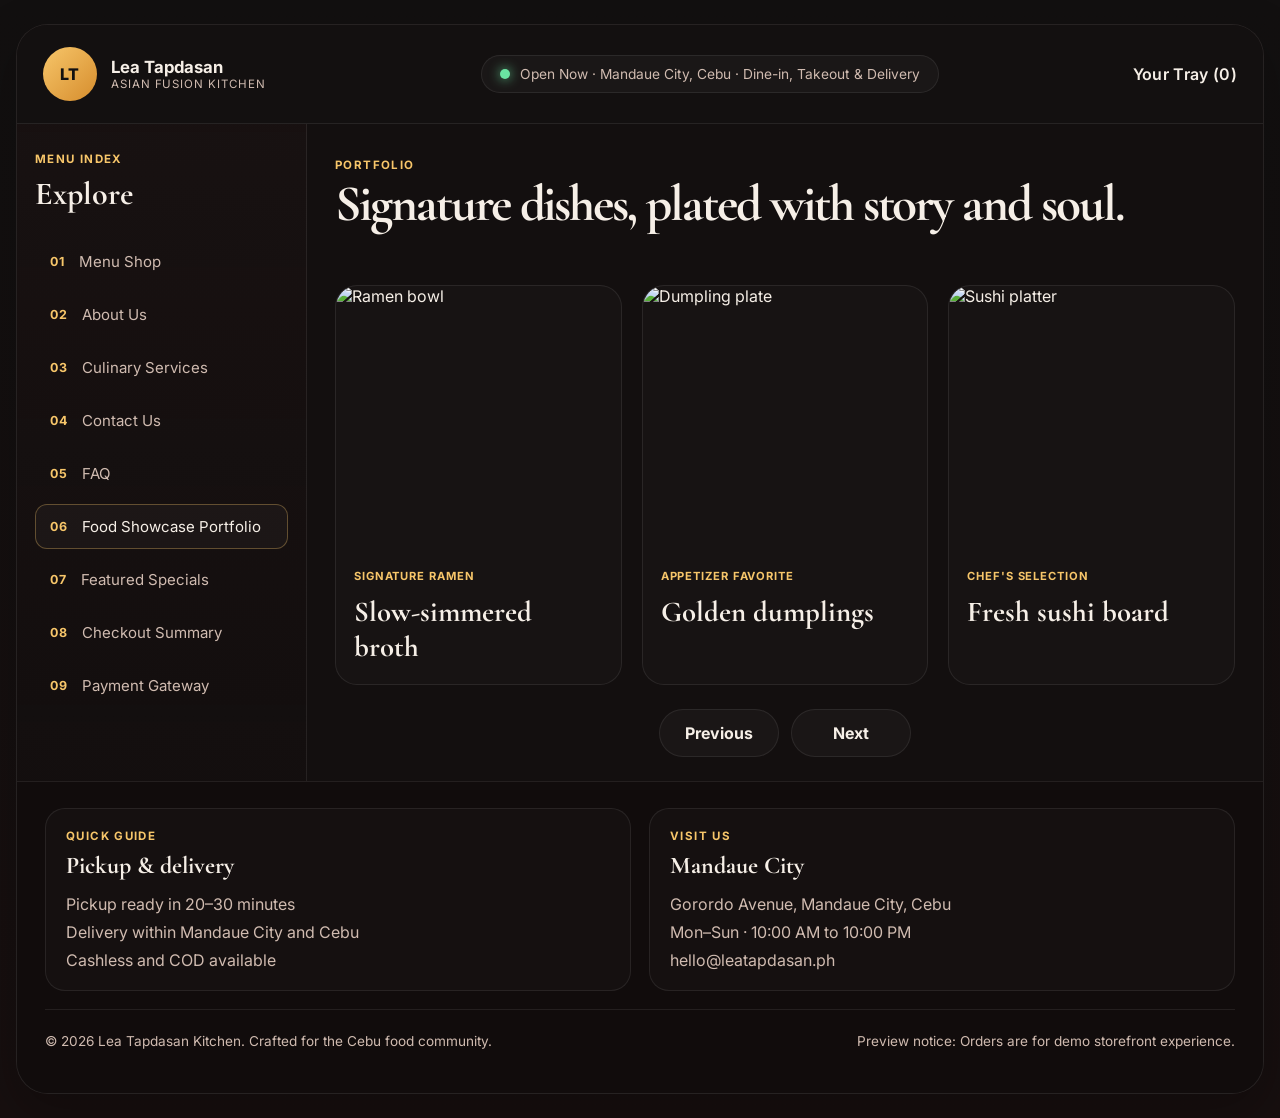
==== portfolio.html @ 944b010e "Build the Lea Tapdasan restaurant storefront and multi-page ordering experience in the repo." ====
<!DOCTYPE html>
<html lang="en">
  <head>
    <meta charset="UTF-8" />
    <meta name="viewport" content="width=device-width, initial-scale=1.0" />
    <title>Food Showcase Portfolio | Lea Tapdasan</title>
    <meta
      name="description"
      content="Browse the portfolio and food showcase gallery from Lea Tapdasan Kitchen in Mandaue City, Cebu."
    />
    <link rel="preconnect" href="https://fonts.googleapis.com" />
    <link rel="preconnect" href="https://fonts.gstatic.com" crossorigin />
    <link
      href="https://fonts.googleapis.com/css2?family=Cormorant+Garamond:wght@500;600;700&family=Inter:wght@400;500;600;700;800&display=swap"
      rel="stylesheet"
    />
    <link rel="stylesheet" href="styles.css" />
  </head>
  <body>
    <div class="page-shell">
      <header class="topbar">
        <div class="brand-wrap">
          <button class="menu-toggle" aria-label="Open menu" aria-expanded="false">
            <span></span><span></span><span></span>
          </button>
          <div class="brand-mark">
            <span class="brand-icon">LT</span>
          </div>
          <div class="brand-copy">
            <div class="brand-name">Lea Tapdasan</div>
            <div class="brand-tag">Asian Fusion Kitchen</div>
          </div>
        </div>

        <div class="status-ticker">
          <span class="ticker-dot"></span>
          Open Now · Mandaue City, Cebu · Dine-in, Takeout &amp; Delivery
        </div>

        <a href="checkout.html" class="tray-link" aria-label="Your tray">
          Your Tray (<span data-cart-count>0</span>)
        </a>
      </header>

      <div class="main-layout">
        <aside class="side-menu" id="sideMenu">
          <div class="side-menu-header">
            <div>
              <p class="eyebrow">Menu Index</p>
              <h2>Explore</h2>
            </div>
          </div>
          <nav class="side-nav" aria-label="Main navigation">
            <a href="index.html" class="nav-item"><span>01</span> Menu Shop</a>
            <a href="about.html" class="nav-item"><span>02</span> About Us</a>
            <a href="services.html" class="nav-item"><span>03</span> Culinary Services</a>
            <a href="contact.html" class="nav-item"><span>04</span> Contact Us</a>
            <a href="faq.html" class="nav-item"><span>05</span> FAQ</a>
            <a href="portfolio.html" class="nav-item active"><span>06</span> Food Showcase Portfolio</a>
            <a href="index.html#featured" class="nav-item"><span>07</span> Featured Specials</a>
            <a href="checkout.html" class="nav-item"><span>08</span> Checkout Summary</a>
            <a href="payment.html" class="nav-item"><span>09</span> Payment Gateway</a>
          </nav>
        </aside>

        <main class="content-panel page-content">
          <section class="page-hero simple-hero">
            <p class="eyebrow accent">Portfolio</p>
            <h1>Signature dishes, plated with story and soul.</h1>
          </section>

          <section class="portfolio-wrap">
            <div id="portfolioGrid" class="portfolio-grid" aria-live="polite">
              <article class="portfolio-card">
                <img src="https://images.unsplash.com/photo-1559847844-5315695dadae?auto=format&fit=crop&w=900&q=80" alt="Ramen bowl" />
                <div class="portfolio-copy">
                  <span>Signature ramen</span>
                  <h3>Slow-simmered broth</h3>
                </div>
              </article>

              <article class="portfolio-card">
                <img src="https://images.unsplash.com/photo-1563245372-f21724e3856d?auto=format&fit=crop&w=900&q=80" alt="Dumpling plate" />
                <div class="portfolio-copy">
                  <span>Appetizer favorite</span>
                  <h3>Golden dumplings</h3>
                </div>
              </article>

              <article class="portfolio-card">
                <img src="https://images.unsplash.com/photo-1517248135467-4c7edcad34c4?auto=format&fit=crop&w=900&q=80" alt="Sushi platter" />
                <div class="portfolio-copy">
                  <span>Chef's selection</span>
                  <h3>Fresh sushi board</h3>
                </div>
              </article>

              <article class="portfolio-card">
                <img src="https://images.unsplash.com/photo-1547592180-85f173990554?auto=format&fit=crop&w=900&q=80" alt="Adobo meal" />
                <div class="portfolio-copy">
                  <span>Filipino classic</span>
                  <h3>Chicken adobo</h3>
                </div>
              </article>

              <article class="portfolio-card">
                <img src="https://images.unsplash.com/photo-1526318896980-cf78c088247c?auto=format&fit=crop&w=900&q=80" alt="Chinese dumplings and rice" />
                <div class="portfolio-copy">
                  <span>Comfort plate</span>
                  <h3>Wok-fired favorites</h3>
                </div>
              </article>

              <article class="portfolio-card">
                <img src="https://images.unsplash.com/photo-1504674900247-0877df9cc836?auto=format&fit=crop&w=900&q=80" alt="Hot platter" />
                <div class="portfolio-copy">
                  <span>House special</span>
                  <h3>Sizzling sisig</h3>
                </div>
              </article>
            </div>

            <div class="pagination-controls">
              <button class="pagination-btn" data-portfolio-dir="prev">Previous</button>
              <button class="pagination-btn" data-portfolio-dir="next">Next</button>
            </div>
          </section>
        </main>
      </div>

      <footer class="site-footer">
        <aside class="footer-panel">
          <div>
            <p class="eyebrow accent">Quick guide</p>
            <h3>Pickup &amp; delivery</h3>
          </div>
          <ul>
            <li>Pickup ready in 20–30 minutes</li>
            <li>Delivery within Mandaue City and Cebu</li>
            <li>Cashless and COD available</li>
          </ul>
        </aside>

        <aside class="footer-panel">
          <div>
            <p class="eyebrow accent">Visit us</p>
            <h3>Mandaue City</h3>
          </div>
          <ul>
            <li>Gorordo Avenue, Mandaue City, Cebu</li>
            <li>Mon–Sun · 10:00 AM to 10:00 PM</li>
            <li>hello@leatapdasan.ph</li>
          </ul>
        </aside>

        <div class="footer-bottom">
          <p>© 2026 Lea Tapdasan Kitchen. Crafted for the Cebu food community.</p>
          <p>Preview notice: Orders are for demo storefront experience.</p>
        </div>
      </footer>
    </div>

    <script src="script.js"></script>
  </body>
</html>
---- styles.css ----
* {
  box-sizing: border-box;
}

:root {
  --bg: #121010;
  --bg-soft: #1b1414;
  --panel: #1f1a1a;
  --panel-alt: #272120;
  --card: #1c1717;
  --border: rgba(255, 255, 255, 0.08);
  --text: #f6efe7;
  --muted: #d0bbb0;
  --gold: #f7c66a;
  --gold-strong: #d68d2d;
  --crimson: #b7262d;
  --crimson-soft: #8f1f29;
  --success: #c7f0d6;
  --shadow: 0 18px 50px rgba(0, 0, 0, 0.26);
  --radius: 20px;
  --radius-sm: 12px;
}

html {
  scroll-behavior: smooth;
}

body {
  margin: 0;
  background: linear-gradient(180deg, var(--bg) 0%, #170f0f 100%);
  color: var(--text);
  font-family: 'Inter', sans-serif;
}

img {
  max-width: 100%;
  display: block;
}

a {
  text-decoration: none;
  color: inherit;
}

button,
input,
textarea {
  font: inherit;
}

button {
  cursor: pointer;
}

.page-shell {
  width: min(1440px, calc(100% - 32px));
  margin: 24px auto;
  background: rgba(20, 16, 16, 0.92);
  border: 1px solid var(--border);
  border-radius: 32px;
  overflow: hidden;
  box-shadow: var(--shadow);
}

.topbar {
  display: grid;
  grid-template-columns: 1.1fr 1.5fr 0.7fr;
  align-items: center;
  gap: 20px;
  padding: 22px 26px;
  border-bottom: 1px solid var(--border);
  background: rgba(20, 16, 16, 0.95);
  position: sticky;
  top: 0;
  z-index: 20;
}

.brand-wrap {
  display: flex;
  align-items: center;
  gap: 14px;
}

.menu-toggle {
  display: none;
  background: transparent;
  border: 1px solid var(--border);
  border-radius: 10px;
  padding: 10px 9px;
  width: 44px;
  height: 42px;
}

.menu-toggle span {
  display: block;
  width: 20px;
  height: 2px;
  background: var(--text);
  margin: 4px auto;
}

.brand-mark {
  width: 54px;
  height: 54px;
  border-radius: 50%;
  display: grid;
  place-items: center;
  background: linear-gradient(135deg, var(--gold), var(--gold-strong));
  color: var(--bg);
  font-weight: 800;
  letter-spacing: 0.06em;
}

.brand-name {
  font-weight: 700;
  font-size: 1.05rem;
}

.brand-tag {
  color: var(--muted);
  font-size: 0.72rem;
  letter-spacing: 0.08em;
  text-transform: uppercase;
}

.status-ticker {
  justify-self: center;
  background: rgba(255, 255, 255, 0.03);
  border: 1px solid var(--border);
  border-radius: 999px;
  padding: 10px 18px;
  color: var(--muted);
  font-size: 0.86rem;
  display: inline-flex;
  align-items: center;
  gap: 10px;
  white-space: nowrap;
}

.ticker-dot {
  width: 10px;
  height: 10px;
  border-radius: 50%;
  background: #6ae5a2;
  box-shadow: 0 0 12px rgba(106, 229, 162, 0.9);
}

.tray-link {
  justify-self: end;
  color: var(--text);
  font-weight: 600;
  letter-spacing: 0.02em;
}

.main-layout {
  display: grid;
  grid-template-columns: 290px minmax(0, 1fr);
}

.side-menu {
  border-right: 1px solid var(--border);
  background: linear-gradient(180deg, rgba(24, 17, 17, 0.9), rgba(19, 14, 14, 0.75));
  padding: 28px 18px;
  min-height: 100%;
}

.side-menu-header {
  margin-bottom: 26px;
}

.eyebrow {
  margin: 0 0 8px;
  color: var(--gold);
  letter-spacing: 0.12em;
  text-transform: uppercase;
  font-size: 0.72rem;
  font-weight: 700;
}

.eyebrow.accent {
  color: var(--gold);
}

.side-menu-header h2 {
  margin: 0;
  font-size: 2rem;
  font-family: 'Cormorant Garamond', serif;
}

.side-nav {
  display: flex;
  flex-direction: column;
  gap: 8px;
}

.nav-item {
  display: flex;
  align-items: center;
  gap: 14px;
  padding: 12px 14px;
  border-radius: 12px;
  background: transparent;
  color: var(--muted);
  border: 1px solid transparent;
  transition: 0.2s ease;
  font-size: 0.94rem;
}

.nav-item span {
  font-weight: 700;
  color: var(--gold);
  font-size: 0.78rem;
  letter-spacing: 0.06em;
}

.nav-item:hover,
.nav-item.active {
  background: rgba(255, 255, 255, 0.03);
  border-color: rgba(247, 198, 106, 0.32);
  color: var(--text);
}

.content-panel {
  padding: 34px 28px 24px;
}

.hero-section {
  display: grid;
  grid-template-columns: 1.2fr 0.8fr;
  gap: 28px;
  align-items: center;
  padding: 12px 0 34px;
}

.hero-copy h1,
.page-hero h1,
.section-heading h2 {
  margin: 0;
  line-height: 0.95;
  font-family: 'Cormorant Garamond', serif;
}

.hero-copy h1 {
  font-size: clamp(3rem, 5vw, 5rem);
  letter-spacing: -0.04em;
  max-width: 620px;
}

.hero-text {
  color: var(--muted);
  max-width: 560px;
  line-height: 1.7;
  margin: 18px 0 26px;
  font-size: 1.02rem;
}

.cta-row {
  display: flex;
  flex-wrap: wrap;
  gap: 16px;
  margin-bottom: 26px;
}

.primary-btn,
.secondary-btn,
.add-btn,
.pagination-btn,
.filter-btn,
.checkout-submit {
  display: inline-flex;
  align-items: center;
  justify-content: center;
  min-height: 48px;
  border-radius: 999px;
  border: 1px solid transparent;
  font-weight: 700;
  transition: 0.2s ease;
}

.primary-btn,
.checkout-submit {
  background: linear-gradient(135deg, var(--crimson), var(--crimson-soft));
  color: var(--text);
  padding: 0 22px;
}

.secondary-btn {
  padding: 0 20px;
  background: transparent;
  border-color: var(--border);
  color: var(--text);
}

.hero-meta {
  display: flex;
  flex-wrap: wrap;
  gap: 18px;
  margin-top: 20px;
}

.hero-meta div {
  min-width: 120px;
  display: flex;
  flex-direction: column;
  gap: 5px;
}

.hero-meta strong {
  font-size: 1.4rem;
}

.hero-meta span {
  color: var(--muted);
  font-size: 0.76rem;
  text-transform: uppercase;
  letter-spacing: 0.08em;
}

.hero-visual {
  position: relative;
  display: grid;
  place-items: center;
}

.image-card {
  border-radius: 24px;
  overflow: hidden;
  border: 1px solid var(--border);
  background: var(--panel);
  box-shadow: var(--shadow);
}

.featured-card.large {
  width: min(100%, 520px);
  height: 440px;
}

.featured-card img {
  width: 100%;
  height: 100%;
  object-fit: cover;
}

.floating-badge {
  position: absolute;
  right: 10px;
  bottom: 18px;
  background: rgba(17, 12, 12, 0.82);
  backdrop-filter: blur(8px);
  border: 1px solid var(--border);
  border-radius: 16px;
  padding: 12px 16px;
  display: flex;
  flex-direction: column;
  gap: 5px;
  min-width: 200px;
}

.floating-badge span {
  color: var(--gold);
  text-transform: uppercase;
  letter-spacing: 0.08em;
  font-size: 0.72rem;
}

.feature-banner,
.menu-section,
.info-section,
.portfolio-wrap {
  padding-top: 36px;
}

.section-heading {
  display: flex;
  justify-content: space-between;
  align-items: end;
  gap: 20px;
  margin-bottom: 24px;
}

.section-heading h2 {
  font-size: clamp(2.2rem, 3vw, 3rem);
  letter-spacing: -0.04em;
}

.slide-controls {
  display: flex;
  gap: 10px;
}

.slider-btn {
  width: 46px;
  height: 46px;
  border-radius: 50%;
  border: 1px solid var(--border);
  background: rgba(255, 255, 255, 0.02);
  color: var(--text);
  font-size: 1.4rem;
}

.feature-slider {
  position: relative;
  background: rgba(255, 255, 255, 0.02);
  border-radius: 28px;
  border: 1px solid var(--border);
  overflow: hidden;
}

.feature-slide {
  display: none;
  grid-template-columns: 1.1fr 0.9fr;
  min-height: 420px;
}

.feature-slide.active {
  display: grid;
}

.feature-image img {
  width: 100%;
  height: 100%;
  object-fit: cover;
}

.feature-copy {
  padding: 38px 32px;
  display: flex;
  flex-direction: column;
  justify-content: center;
}

.feature-copy h3 {
  margin: 0 0 12px;
  font-size: clamp(2rem, 3vw, 3rem);
  font-family: 'Cormorant Garamond', serif;
}

.feature-copy p {
  color: var(--muted);
  line-height: 1.7;
}

.feature-meta {
  display: flex;
  gap: 18px;
  margin-top: 18px;
  color: var(--gold);
  font-weight: 700;
}

.inline-heading {
  align-items: center;
}

.filter-group {
  display: flex;
  flex-wrap: wrap;
  gap: 10px;
}

.filter-btn {
  background: transparent;
  color: var(--muted);
  border-color: var(--border);
  padding: 0 16px;
}

.filter-btn.active {
  background: rgba(247, 198, 106, 0.12);
  border-color: rgba(247, 198, 106, 0.7);
  color: var(--text);
}

.menu-grid {
  display: grid;
  grid-template-columns: repeat(3, minmax(0, 1fr));
  gap: 24px;
}

.menu-card {
  background: rgba(255, 255, 255, 0.02);
  border: 1px solid var(--border);
  border-radius: 24px;
  overflow: hidden;
}

.menu-image img {
  width: 100%;
  height: 230px;
  object-fit: cover;
}

.menu-card-body {
  padding: 18px 18px 20px;
}

.menu-topline {
  display: flex;
  align-items: center;
  justify-content: space-between;
  gap: 10px;
  margin-bottom: 10px;
}

.menu-tag {
  color: var(--gold);
  text-transform: uppercase;
  letter-spacing: 0.08em;
  font-size: 0.7rem;
  font-weight: 700;
}

.menu-price {
  font-weight: 700;
}

.menu-card-body h3 {
  margin: 8px 0 10px;
  font-size: 1.6rem;
  font-family: 'Cormorant Garamond', serif;
}

.menu-card-body p {
  margin: 0;
  color: var(--muted);
  line-height: 1.6;
}

.chip-row {
  display: flex;
  flex-wrap: wrap;
  gap: 8px;
  margin: 16px 0;
}

.chip-row span {
  background: rgba(247, 198, 106, 0.1);
  border: 1px solid rgba(247, 198, 106, 0.35);
  border-radius: 999px;
  padding: 7px 10px;
  color: var(--gold);
  font-size: 0.74rem;
}

.add-btn {
  width: 100%;
  background: rgba(255, 255, 255, 0.03);
  border-color: var(--border);
  color: var(--text);
  padding: 0 16px;
  margin-top: 6px;
}

.add-btn.is-added {
  background: rgba(106, 229, 162, 0.12);
  border-color: rgba(106, 229, 162, 0.5);
  color: var(--success);
}

.site-footer {
  display: grid;
  grid-template-columns: repeat(2, minmax(0, 1fr));
  gap: 18px;
  padding: 26px 28px 30px;
  border-top: 1px solid var(--border);
  background: rgba(17, 13, 13, 0.9);
}

.footer-panel {
  border: 1px solid var(--border);
  background: rgba(255, 255, 255, 0.02);
  border-radius: 20px;
  padding: 20px;
}

.footer-panel h3 {
  margin: 0 0 14px;
  font-size: 1.5rem;
  font-family: 'Cormorant Garamond', serif;
}

.footer-panel ul {
  list-style: none;
  padding: 0;
  margin: 0;
  color: var(--muted);
  display: flex;
  flex-direction: column;
  gap: 8px;
}

.footer-bottom {
  grid-column: 1 / -1;
  display: flex;
  justify-content: space-between;
  gap: 18px;
  color: var(--muted);
  font-size: 0.85rem;
  padding-top: 10px;
  border-top: 1px solid var(--border);
}

.page-content {
  min-height: 640px;
}

.page-hero {
  padding-bottom: 20px;
}

.simple-hero h1 {
  font-size: clamp(2.8rem, 4vw, 4.4rem);
  letter-spacing: -0.04em;
}

.story-grid,
.contact-layout,
.checkout-layout {
  display: grid;
  grid-template-columns: 1.2fr 0.8fr;
  gap: 24px;
}

.story-copy {
  color: var(--muted);
  line-height: 1.8;
}

.story-panel {
  display: grid;
  gap: 14px;
}

.mini-stat-block {
  background: rgba(255, 255, 255, 0.02);
  border: 1px solid var(--border);
  border-radius: 18px;
  padding: 18px 20px;
  display: flex;
  justify-content: space-between;
  align-items: center;
}

.mini-stat-block strong {
  color: var(--gold);
}

.three-columns {
  display: grid;
  grid-template-columns: repeat(3, minmax(0, 1fr));
  gap: 20px;
}

.info-card,
.content-box,
.card-panel {
  background: rgba(255, 255, 255, 0.02);
  border: 1px solid var(--border);
  border-radius: 22px;
  padding: 22px 20px;
}

.info-card h3,
.content-box h3,
.contact-card h3,
.checkout-summary h3,
.checkout-form h3 {
  margin: 0 0 12px;
  font-size: 1.6rem;
  font-family: 'Cormorant Garamond', serif;
}

.info-card p,
.content-box p {
  margin: 0;
  color: var(--muted);
  line-height: 1.7;
}

.timeline {
  display: grid;
  gap: 20px;
}

.timeline-item {
  display: grid;
  grid-template-columns: 90px 1fr;
  gap: 18px;
  padding: 18px 0;
  border-top: 1px solid var(--border);
}

.timeline-item:first-child {
  border-top: none;
  padding-top: 0;
}

.year {
  color: var(--gold);
  font-weight: 700;
}

.timeline-item h3 {
  margin: 0 0 8px;
}

.timeline-item p {
  margin: 0;
  color: var(--muted);
  line-height: 1.7;
}

.org-chart {
  background: rgba(255, 255, 255, 0.02);
  border: 1px solid var(--border);
  border-radius: 24px;
  padding: 26px;
}

.org-node {
  display: flex;
  align-items: center;
  justify-content: center;
  flex-direction: column;
  padding: 20px 18px;
  border-radius: 18px;
  background: rgba(247, 198, 106, 0.08);
  border: 1px solid rgba(247, 198, 106, 0.25);
  text-align: center;
}

.org-node strong {
  font-size: 1.1rem;
}

.org-node span {
  color: var(--muted);
  font-size: 0.82rem;
}

.top-node {
  max-width: 280px;
  margin: 0 auto 30px;
}

.org-branches {
  display: grid;
  grid-template-columns: repeat(4, minmax(0, 1fr));
  gap: 18px;
}

.service-icon {
  font-size: 2.3rem;
  margin-bottom: 12px;
}

.two-column-layout {
  display: grid;
  grid-template-columns: repeat(2, minmax(0, 1fr));
  gap: 18px;
}

.pricing-list {
  display: grid;
  gap: 14px;
}

.pricing-item {
  display: flex;
  justify-content: space-between;
  align-items: center;
  gap: 16px;
  background: rgba(255, 255, 255, 0.02);
  border: 1px solid var(--border);
  border-radius: 18px;
  padding: 20px 18px;
}

.pricing-item h3 {
  margin: 0 0 4px;
}

.pricing-item p {
  margin: 0;
  color: var(--muted);
}

.pricing-item strong {
  color: var(--gold);
  font-size: 1.2rem;
}

.contact-card,
.contact-form,
.checkout-summary,
.checkout-form {
  background: rgba(255, 255, 255, 0.02);
  border: 1px solid var(--border);
  border-radius: 22px;
  padding: 24px 22px;
}

.contact-list {
  list-style: none;
  padding: 0;
  display: flex;
  flex-direction: column;
  gap: 12px;
  color: var(--muted);
}

.contact-form,
.checkout-form {
  display: flex;
  flex-direction: column;
  gap: 16px;
}

.form-row {
  display: grid;
  grid-template-columns: repeat(2, minmax(0, 1fr));
  gap: 12px;
}

label {
  display: flex;
  flex-direction: column;
  gap: 8px;
  color: var(--muted);
  font-size: 0.9rem;
}

input,
textarea {
  width: 100%;
  border-radius: 12px;
  border: 1px solid var(--border);
  background: rgba(10, 10, 10, 0.3);
  color: var(--text);
  padding: 12px 14px;
}

textarea {
  resize: vertical;
  min-height: 110px;
}

.option-group,
.payment-options {
  display: flex;
  flex-wrap: wrap;
  gap: 12px;
}

.option-group label,
.payment-method {
  display: inline-flex;
  align-items: center;
  gap: 8px;
  background: rgba(255, 255, 255, 0.02);
  border: 1px solid var(--border);
  border-radius: 12px;
  padding: 10px 12px;
  color: var(--text);
}

.checkout-items {
  display: flex;
  flex-direction: column;
  gap: 12px;
  margin-bottom: 18px;
}

.checkout-item {
  display: flex;
  justify-content: space-between;
  align-items: center;
  gap: 18px;
  padding: 12px 0;
  border-bottom: 1px solid var(--border);
}

.checkout-item small {
  display: block;
  color: var(--muted);
  margin-top: 4px;
}

.checkout-item-controls {
  display: flex;
  align-items: center;
  gap: 12px;
}

.remove-item {
  background: transparent;
  color: var(--gold);
  border: 1px solid var(--border);
  border-radius: 999px;
  padding: 7px 10px;
}

.totals {
  display: flex;
  flex-direction: column;
  gap: 10px;
}

.totals > div {
  display: flex;
  justify-content: space-between;
  color: var(--muted);
}

.grand-total {
  margin-top: 10px;
  padding-top: 12px;
  border-top: 1px solid var(--border);
  color: var(--text);
  font-size: 1.05rem;
}

.faq-list {
  display: grid;
  gap: 14px;
}

.faq-item {
  border: 1px solid var(--border);
  background: rgba(255, 255, 255, 0.02);
  border-radius: 18px;
  overflow: hidden;
}

.faq-question {
  width: 100%;
  text-align: left;
  background: transparent;
  border: none;
  color: var(--text);
  padding: 20px 22px;
  font-weight: 600;
  font-size: 1.05rem;
  position: relative;
}

.faq-question::after {
  content: '+';
  position: absolute;
  right: 22px;
  top: 50%;
  transform: translateY(-50%);
  color: var(--gold);
  font-size: 1.5rem;
}

.faq-item.active .faq-question::after {
  content: '−';
}

.faq-answer {
  display: none;
  padding: 0 22px 18px;
  color: var(--muted);
  line-height: 1.7;
}

.faq-item.active .faq-answer {
  display: block;
}

.portfolio-grid {
  display: grid;
  grid-template-columns: repeat(3, minmax(0, 1fr));
  gap: 20px;
}

.portfolio-card {
  display: block;
  background: rgba(255, 255, 255, 0.02);
  border: 1px solid var(--border);
  border-radius: 22px;
  overflow: hidden;
}

.portfolio-card img {
  width: 100%;
  height: 260px;
  object-fit: cover;
}

.portfolio-copy {
  padding: 18px 18px 20px;
}

.portfolio-copy span {
  color: var(--gold);
  text-transform: uppercase;
  letter-spacing: 0.08em;
  font-size: 0.7rem;
  font-weight: 700;
}

.portfolio-copy h3 {
  margin: 10px 0 0;
  font-size: 1.8rem;
  font-family: 'Cormorant Garamond', serif;
}

.pagination-controls {
  display: flex;
  justify-content: center;
  gap: 12px;
  margin-top: 24px;
}

.pagination-btn {
  background: rgba(255, 255, 255, 0.03);
  border-color: var(--border);
  color: var(--text);
  min-width: 120px;
  padding: 0 18px;
}

.pagination-btn:disabled {
  opacity: 0.45;
  cursor: not-allowed;
}

.empty-state {
  margin: 0;
  color: var(--muted);
}

@media (max-width: 1080px) {
  .main-layout {
    grid-template-columns: 1fr;
  }

  .side-menu {
    position: fixed;
    top: 86px;
    left: 0;
    height: calc(100vh - 86px);
    width: min(320px, 82vw);
    transform: translateX(-120%);
    transition: transform 0.25s ease;
    z-index: 40;
    border-right: 1px solid var(--border);
  }

  .side-menu.open {
    transform: translateX(0);
  }

  .menu-toggle {
    display: inline-block;
  }

  .topbar {
    grid-template-columns: auto 1fr auto;
  }

  .status-ticker {
    justify-self: stretch;
    overflow: hidden;
    text-overflow: ellipsis;
    font-size: 0.75rem;
  }

  .menu-grid,
  .three-columns,
  .portfolio-grid {
    grid-template-columns: repeat(2, minmax(0, 1fr));
  }
}

@media (max-width: 768px) {
  .page-shell {
    width: min(100% - 14px, 100%);
    border-radius: 20px;
    margin: 12px auto;
  }

  .topbar {
    grid-template-columns: auto 1fr auto;
    padding: 16px 16px;
  }

  .brand-wrap {
    gap: 10px;
  }

  .brand-copy {
    display: none;
  }

  .status-ticker {
    display: none;
  }

  .tray-link {
    font-size: 0.8rem;
  }

  .content-panel {
    padding: 20px 16px 18px;
  }

  .hero-section,
  .feature-slide,
  .story-grid,
  .contact-layout,
  .checkout-layout,
  .two-column-layout,
  .form-row,
  .org-branches,
  .menu-grid,
  .three-columns,
  .portfolio-grid {
    grid-template-columns: 1fr;
  }

  .hero-copy h1 {
    font-size: 3rem;
  }

  .feature-copy {
    padding: 24px 18px;
  }

  .section-heading {
    align-items: flex-start;
    flex-direction: column;
  }

  .site-footer {
    grid-template-columns: 1fr;
    padding: 18px 16px 22px;
  }

  .footer-bottom {
    flex-direction: column;
  }

  .portfolio-grid {
    display: block;
  }

  .portfolio-card {
    margin-bottom: 16px;
  }
}
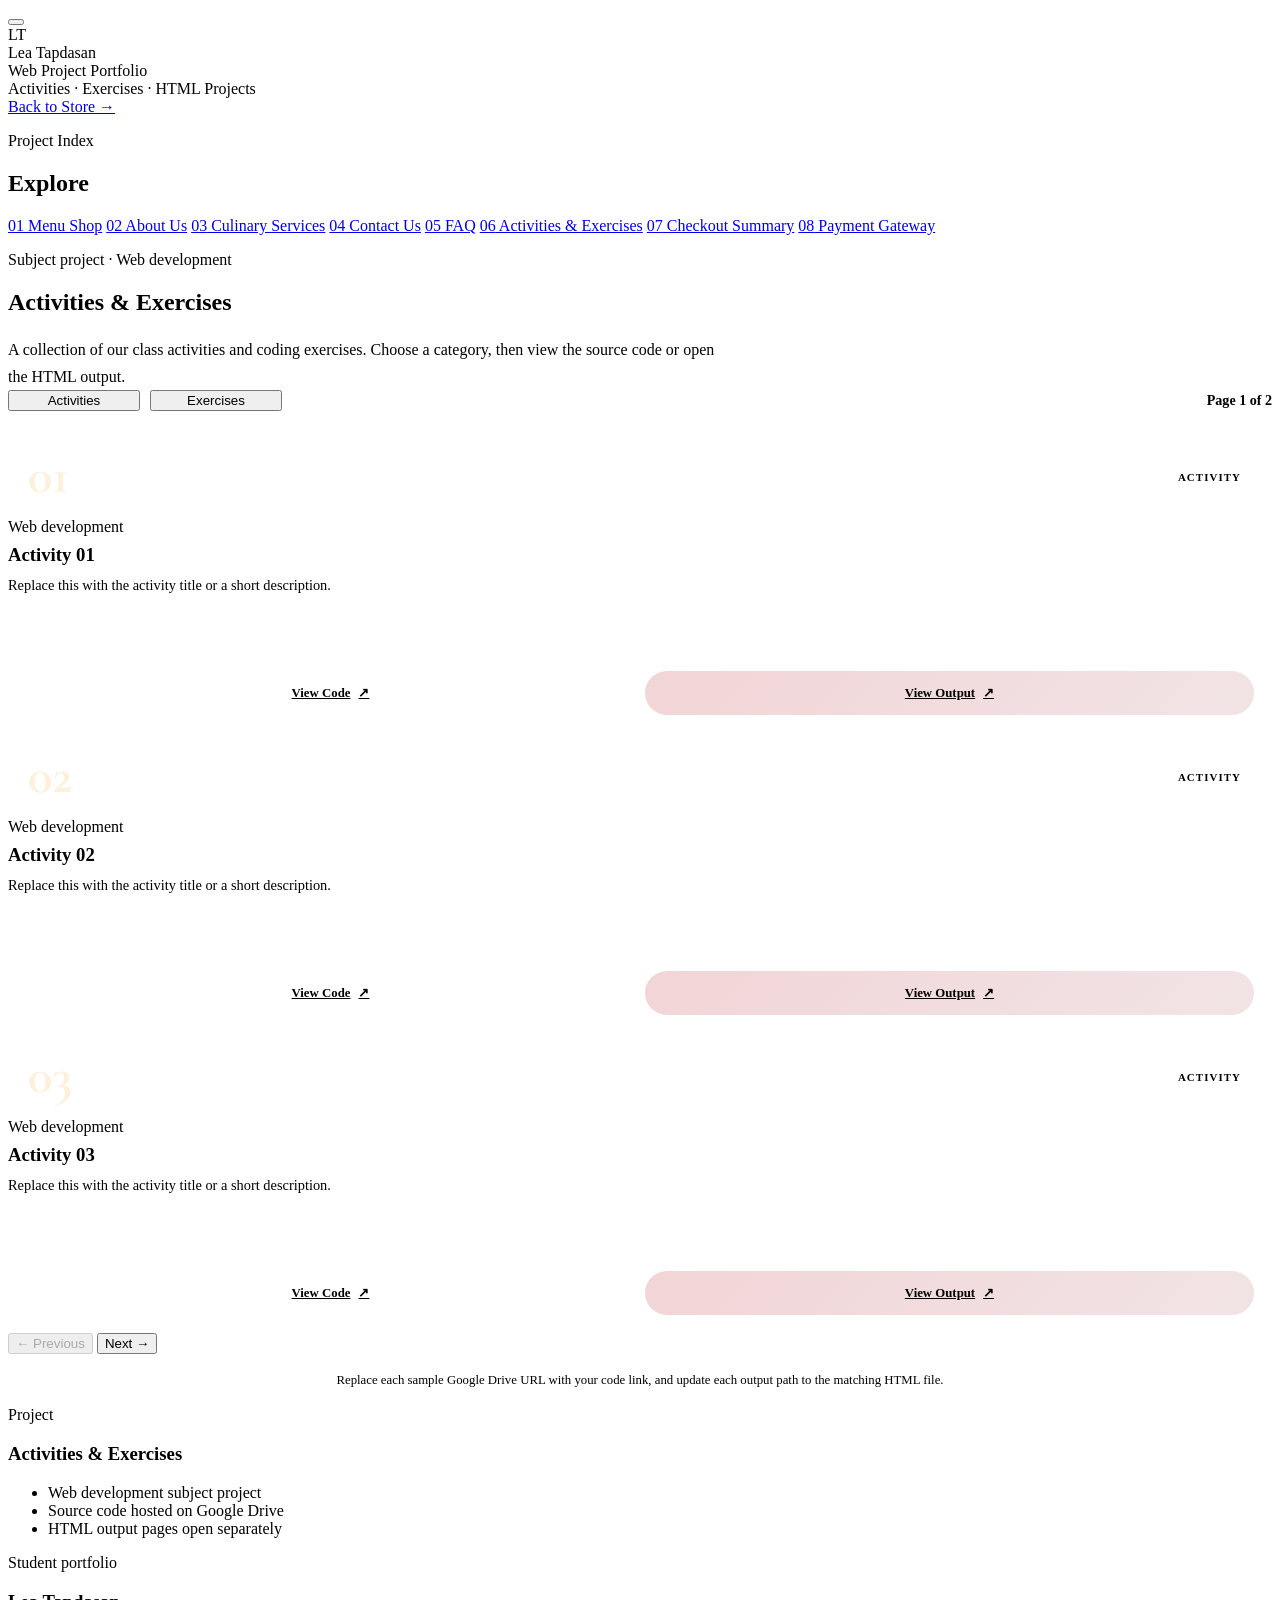
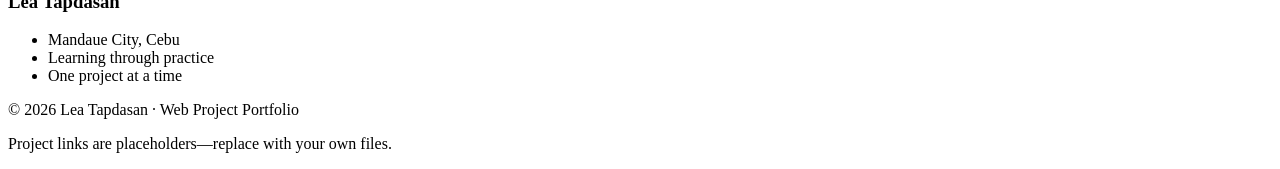
==== commit 375ededa: "Turn portfolio into Activities and Exercises project gallery with code/output links and responsive p" ====
--- a/portfolio.html
+++ b/portfolio.html
@@ -3,10 +3,10 @@
   <head>
     <meta charset="UTF-8" />
     <meta name="viewport" content="width=device-width, initial-scale=1.0" />
-    <title>Food Showcase Portfolio | Lea Tapdasan</title>
+    <title>Activities &amp; Exercises | Web Project Portfolio</title>
     <meta
       name="description"
-      content="Browse the portfolio and food showcase gallery from Lea Tapdasan Kitchen in Mandaue City, Cebu."
+      content="A portfolio of web development activities and exercises completed for our subject project."
     />
     <link rel="preconnect" href="https://fonts.googleapis.com" />
     <link rel="preconnect" href="https://fonts.gstatic.com" crossorigin />
@@ -23,32 +23,23 @@
           <button class="menu-toggle" aria-label="Open menu" aria-expanded="false">
             <span></span><span></span><span></span>
           </button>
-          <div class="brand-mark">
-            <span class="brand-icon">LT</span>
-          </div>
+          <div class="brand-mark"><span class="brand-icon">LT</span></div>
           <div class="brand-copy">
             <div class="brand-name">Lea Tapdasan</div>
-            <div class="brand-tag">Asian Fusion Kitchen</div>
+            <div class="brand-tag">Web Project Portfolio</div>
           </div>
         </div>
-
         <div class="status-ticker">
           <span class="ticker-dot"></span>
-          Open Now · Mandaue City, Cebu · Dine-in, Takeout &amp; Delivery
+          Activities · Exercises · HTML Projects
         </div>
-
-        <a href="checkout.html" class="tray-link" aria-label="Your tray">
-          Your Tray (<span data-cart-count>0</span>)
-        </a>
+        <a href="index.html" class="tray-link">Back to Store →</a>
       </header>
 
       <div class="main-layout">
         <aside class="side-menu" id="sideMenu">
           <div class="side-menu-header">
-            <div>
-              <p class="eyebrow">Menu Index</p>
-              <h2>Explore</h2>
-            </div>
+            <div><p class="eyebrow">Project Index</p><h2>Explore</h2></div>
           </div>
           <nav class="side-nav" aria-label="Main navigation">
             <a href="index.html" class="nav-item"><span>01</span> Menu Shop</a>
@@ -56,121 +47,87 @@
             <a href="services.html" class="nav-item"><span>03</span> Culinary Services</a>
             <a href="contact.html" class="nav-item"><span>04</span> Contact Us</a>
             <a href="faq.html" class="nav-item"><span>05</span> FAQ</a>
-            <a href="portfolio.html" class="nav-item active"><span>06</span> Food Showcase Portfolio</a>
-            <a href="index.html#featured" class="nav-item"><span>07</span> Featured Specials</a>
-            <a href="checkout.html" class="nav-item"><span>08</span> Checkout Summary</a>
-            <a href="payment.html" class="nav-item"><span>09</span> Payment Gateway</a>
+            <a href="portfolio.html" class="nav-item active"><span>06</span> Activities &amp; Exercises</a>
+            <a href="checkout.html" class="nav-item"><span>07</span> Checkout Summary</a>
+            <a href="payment.html" class="nav-item"><span>08</span> Payment Gateway</a>
           </nav>
         </aside>
 
         <main class="content-panel page-content">
           <section class="page-hero simple-hero">
-            <p class="eyebrow accent">Portfolio</p>
-            <h1>Signature dishes, plated with story and soul.</h1>
+            <p class="eyebrow accent">Subject project · Web development</p>
+            <h1>Activities &amp; Exercises</h1>
+            <p class="portfolio-intro">A collection of our class activities and coding exercises. Choose a category, then view the source code or open the HTML output.</p>
           </section>
 
-          <section class="portfolio-wrap">
-            <div id="portfolioGrid" class="portfolio-grid" aria-live="polite">
-              <article class="portfolio-card">
-                <img src="https://images.unsplash.com/photo-1559847844-5315695dadae?auto=format&fit=crop&w=900&q=80" alt="Ramen bowl" />
-                <div class="portfolio-copy">
-                  <span>Signature ramen</span>
-                  <h3>Slow-simmered broth</h3>
-                </div>
+          <section class="portfolio-wrap" aria-label="Student web project portfolio">
+            <div class="portfolio-toolbar">
+              <div class="portfolio-categories" role="group" aria-label="Project categories">
+                <button class="filter-btn portfolio-category-btn active" type="button" data-portfolio-category="activities" aria-pressed="true">Activities</button>
+                <button class="filter-btn portfolio-category-btn" type="button" data-portfolio-category="exercises" aria-pressed="false">Exercises</button>
+              </div>
+              <p class="portfolio-count" aria-live="polite" id="portfolioPageCount">Page 1 of 2</p>
+            </div>
+
+            <div id="portfolioGrid" class="portfolio-grid project-grid" aria-live="polite">
+              <article class="portfolio-card project-card" data-portfolio-category="activities">
+                <div class="project-card-top"><span class="project-number">01</span><span class="project-type">Activity</span></div>
+                <div class="portfolio-copy"><span>Web development</span><h3>Activity 01</h3><p>Replace this with the activity title or a short description.</p></div>
+                <div class="project-actions"><a class="project-link" href="https://drive.google.com/" target="_blank" rel="noopener noreferrer">View Code <span>↗</span></a><a class="project-link project-link-output" href="outputs/activity-01.html" target="_blank" rel="noopener noreferrer">View Output <span>↗</span></a></div>
+              </article>
+              <article class="portfolio-card project-card" data-portfolio-category="activities">
+                <div class="project-card-top"><span class="project-number">02</span><span class="project-type">Activity</span></div>
+                <div class="portfolio-copy"><span>Web development</span><h3>Activity 02</h3><p>Replace this with the activity title or a short description.</p></div>
+                <div class="project-actions"><a class="project-link" href="https://drive.google.com/" target="_blank" rel="noopener noreferrer">View Code <span>↗</span></a><a class="project-link project-link-output" href="outputs/activity-02.html" target="_blank" rel="noopener noreferrer">View Output <span>↗</span></a></div>
+              </article>
+              <article class="portfolio-card project-card" data-portfolio-category="activities">
+                <div class="project-card-top"><span class="project-number">03</span><span class="project-type">Activity</span></div>
+                <div class="portfolio-copy"><span>Web development</span><h3>Activity 03</h3><p>Replace this with the activity title or a short description.</p></div>
+                <div class="project-actions"><a class="project-link" href="https://drive.google.com/" target="_blank" rel="noopener noreferrer">View Code <span>↗</span></a><a class="project-link project-link-output" href="outputs/activity-03.html" target="_blank" rel="noopener noreferrer">View Output <span>↗</span></a></div>
+              </article>
+              <article class="portfolio-card project-card" data-portfolio-category="activities">
+                <div class="project-card-top"><span class="project-number">04</span><span class="project-type">Activity</span></div>
+                <div class="portfolio-copy"><span>Web development</span><h3>Activity 04</h3><p>Replace this with the activity title or a short description.</p></div>
+                <div class="project-actions"><a class="project-link" href="https://drive.google.com/" target="_blank" rel="noopener noreferrer">View Code <span>↗</span></a><a class="project-link project-link-output" href="outputs/activity-04.html" target="_blank" rel="noopener noreferrer">View Output <span>↗</span></a></div>
               </article>
 
-              <article class="portfolio-card">
-                <img src="https://images.unsplash.com/photo-1563245372-f21724e3856d?auto=format&fit=crop&w=900&q=80" alt="Dumpling plate" />
-                <div class="portfolio-copy">
-                  <span>Appetizer favorite</span>
-                  <h3>Golden dumplings</h3>
-                </div>
+              <article class="portfolio-card project-card" data-portfolio-category="exercises" hidden>
+                <div class="project-card-top"><span class="project-number">01</span><span class="project-type">Exercise</span></div>
+                <div class="portfolio-copy"><span>Web development</span><h3>Exercise 01</h3><p>Replace this with the exercise title or a short description.</p></div>
+                <div class="project-actions"><a class="project-link" href="https://drive.google.com/" target="_blank" rel="noopener noreferrer">View Code <span>↗</span></a><a class="project-link project-link-output" href="outputs/exercise-01.html" target="_blank" rel="noopener noreferrer">View Output <span>↗</span></a></div>
               </article>
-
-              <article class="portfolio-card">
-                <img src="https://images.unsplash.com/photo-1517248135467-4c7edcad34c4?auto=format&fit=crop&w=900&q=80" alt="Sushi platter" />
-                <div class="portfolio-copy">
-                  <span>Chef's selection</span>
-                  <h3>Fresh sushi board</h3>
-                </div>
+              <article class="portfolio-card project-card" data-portfolio-category="exercises" hidden>
+                <div class="project-card-top"><span class="project-number">02</span><span class="project-type">Exercise</span></div>
+                <div class="portfolio-copy"><span>Web development</span><h3>Exercise 02</h3><p>Replace this with the exercise title or a short description.</p></div>
+                <div class="project-actions"><a class="project-link" href="https://drive.google.com/" target="_blank" rel="noopener noreferrer">View Code <span>↗</span></a><a class="project-link project-link-output" href="outputs/exercise-02.html" target="_blank" rel="noopener noreferrer">View Output <span>↗</span></a></div>
               </article>
-
-              <article class="portfolio-card">
-                <img src="https://images.unsplash.com/photo-1547592180-85f173990554?auto=format&fit=crop&w=900&q=80" alt="Adobo meal" />
-                <div class="portfolio-copy">
-                  <span>Filipino classic</span>
-                  <h3>Chicken adobo</h3>
-                </div>
+              <article class="portfolio-card project-card" data-portfolio-category="exercises" hidden>
+                <div class="project-card-top"><span class="project-number">03</span><span class="project-type">Exercise</span></div>
+                <div class="portfolio-copy"><span>Web development</span><h3>Exercise 03</h3><p>Replace this with the exercise title or a short description.</p></div>
+                <div class="project-actions"><a class="project-link" href="https://drive.google.com/" target="_blank" rel="noopener noreferrer">View Code <span>↗</span></a><a class="project-link project-link-output" href="outputs/exercise-03.html" target="_blank" rel="noopener noreferrer">View Output <span>↗</span></a></div>
               </article>
-
-              <article class="portfolio-card">
-                <img src="https://images.unsplash.com/photo-1526318896980-cf78c088247c?auto=format&fit=crop&w=900&q=80" alt="Chinese dumplings and rice" />
-                <div class="portfolio-copy">
-                  <span>Comfort plate</span>
-                  <h3>Wok-fired favorites</h3>
-                </div>
-              </article>
-
-              <article class="portfolio-card">
-                <img src="https://images.unsplash.com/photo-1504674900247-0877df9cc836?auto=format&fit=crop&w=900&q=80" alt="Hot platter" />
-                <div class="portfolio-copy">
-                  <span>House special</span>
-                  <h3>Sizzling sisig</h3>
-                </div>
+              <article class="portfolio-card project-card" data-portfolio-category="exercises" hidden>
+                <div class="project-card-top"><span class="project-number">04</span><span class="project-type">Exercise</span></div>
+                <div class="portfolio-copy"><span>Web development</span><h3>Exercise 04</h3><p>Replace this with the exercise title or a short description.</p></div>
+                <div class="project-actions"><a class="project-link" href="https://drive.google.com/" target="_blank" rel="noopener noreferrer">View Code <span>↗</span></a><a class="project-link project-link-output" href="outputs/exercise-04.html" target="_blank" rel="noopener noreferrer">View Output <span>↗</span></a></div>
               </article>
             </div>
 
-            <div class="pagination-controls">
-              <button class="pagination-btn" data-portfolio-dir="prev">Previous</button>
-              <button class="pagination-btn" data-portfolio-dir="next">Next</button>
+            <div class="pagination-controls" aria-label="Portfolio pagination">
+              <button class="pagination-btn" type="button" data-portfolio-dir="prev" aria-label="Previous portfolio page">← Previous</button>
+              <button class="pagination-btn" type="button" data-portfolio-dir="next" aria-label="Next portfolio page">Next →</button>
             </div>
+            <p class="portfolio-link-note">Replace each sample Google Drive URL with your code link, and update each output path to the matching HTML file.</p>
           </section>
         </main>
       </div>
 
       <footer class="site-footer">
-        <aside class="footer-panel">
-          <div>
-            <p class="eyebrow accent">Quick guide</p>
-            <h3>Pickup &amp; delivery</h3>
-          </div>
-          <ul>
-            <li>Pickup ready in 20–30 minutes</li>
-            <li>Delivery within Mandaue City and Cebu</li>
-            <li>Cashless and COD available</li>
-          </ul>
-        </aside>
-
-        <aside class="footer-panel">
-          <div>
-            <p class="eyebrow accent">Visit us</p>
-            <h3>Mandaue City</h3>
-          </div>
-          <ul>
-            <li>Gorordo Avenue, Mandaue City, Cebu</li>
-            <li>Mon–Sun · 10:00 AM to 10:00 PM</li>
-            <li>hello@leatapdasan.ph</li>
-          </ul>
-        </aside>
-
-        <div class="footer-bottom">
-          <p>© 2026 Lea Tapdasan Kitchen. Crafted for the Cebu food community.</p>
-          <p>Preview notice: Orders are for demo storefront experience.</p>
-        </div>
+        <aside class="footer-panel"><div><p class="eyebrow accent">Project</p><h3>Activities &amp; Exercises</h3></div><ul><li>Web development subject project</li><li>Source code hosted on Google Drive</li><li>HTML output pages open separately</li></ul></aside>
+        <aside class="footer-panel"><div><p class="eyebrow accent">Student portfolio</p><h3>Lea Tapdasan</h3></div><ul><li>Mandaue City, Cebu</li><li>Learning through practice</li><li>One project at a time</li></ul></aside>
+        <div class="footer-bottom"><p>© 2026 Lea Tapdasan · Web Project Portfolio</p><p>Project links are placeholders—replace with your own files.</p></div>
       </footer>
     </div>
-
     <script src="script.js"></script>
   </body>
 </html>
-
-
-
-
-
-
-
-
-
-
-
--- a/styles.css
+++ b/styles.css
@@ -1,1165 +1,154 @@
-* {
-  box-sizing: border-box;
-}
 
-:root {
-  --bg: #121010;
-  --bg-soft: #1b1414;
-  --panel: #1f1a1a;
-  --panel-alt: #272120;
-  --card: #1c1717;
-  --border: rgba(255, 255, 255, 0.08);
-  --text: #f6efe7;
-  --muted: #d0bbb0;
-  --gold: #f7c66a;
-  --gold-strong: #d68d2d;
-  --crimson: #b7262d;
-  --crimson-soft: #8f1f29;
-  --success: #c7f0d6;
-  --shadow: 0 18px 50px rgba(0, 0, 0, 0.26);
-  --radius: 20px;
-  --radius-sm: 12px;
-}
-
-html {
-  scroll-behavior: smooth;
-}
-
-body {
-  margin: 0;
-  background: linear-gradient(180deg, var(--bg) 0%, #170f0f 100%);
-  color: var(--text);
-  font-family: 'Inter', sans-serif;
-}
-
-img {
-  max-width: 100%;
-  display: block;
-}
-
-a {
-  text-decoration: none;
-  color: inherit;
-}
-
-button,
-input,
-textarea {
-  font: inherit;
-}
-
-button {
-  cursor: pointer;
-}
-
-.page-shell {
-  width: min(1440px, calc(100% - 32px));
-  margin: 24px auto;
-  background: rgba(20, 16, 16, 0.92);
-  border: 1px solid var(--border);
-  border-radius: 32px;
-  overflow: hidden;
-  box-shadow: var(--shadow);
-}
-
-.topbar {
-  display: grid;
-  grid-template-columns: 1.1fr 1.5fr 0.7fr;
-  align-items: center;
-  gap: 20px;
-  padding: 22px 26px;
-  border-bottom: 1px solid var(--border);
-  background: rgba(20, 16, 16, 0.95);
-  position: sticky;
-  top: 0;
-  z-index: 20;
-}
-
-.brand-wrap {
-  display: flex;
-  align-items: center;
-  gap: 14px;
-}
-
-.menu-toggle {
-  display: none;
-  background: transparent;
-  border: 1px solid var(--border);
-  border-radius: 10px;
-  padding: 10px 9px;
-  width: 44px;
-  height: 42px;
-}
-
-.menu-toggle span {
-  display: block;
-  width: 20px;
-  height: 2px;
-  background: var(--text);
-  margin: 4px auto;
-}
-
-.brand-mark {
-  width: 54px;
-  height: 54px;
-  border-radius: 50%;
-  display: grid;
-  place-items: center;
-  background: linear-gradient(135deg, var(--gold), var(--gold-strong));
-  color: var(--bg);
-  font-weight: 800;
-  letter-spacing: 0.06em;
-}
-
-.brand-name {
-  font-weight: 700;
-  font-size: 1.05rem;
-}
-
-.brand-tag {
-  color: var(--muted);
-  font-size: 0.72rem;
-  letter-spacing: 0.08em;
-  text-transform: uppercase;
-}
-
-.status-ticker {
-  justify-self: center;
-  background: rgba(255, 255, 255, 0.03);
-  border: 1px solid var(--border);
-  border-radius: 999px;
-  padding: 10px 18px;
-  color: var(--muted);
-  font-size: 0.86rem;
-  display: inline-flex;
-  align-items: center;
-  gap: 10px;
-  white-space: nowrap;
-}
-
-.ticker-dot {
-  width: 10px;
-  height: 10px;
-  border-radius: 50%;
-  background: #6ae5a2;
-  box-shadow: 0 0 12px rgba(106, 229, 162, 0.9);
-}
-
-.tray-link {
-  justify-self: end;
-  color: var(--text);
-  font-weight: 600;
-  letter-spacing: 0.02em;
-}
-
-.main-layout {
-  display: grid;
-  grid-template-columns: 290px minmax(0, 1fr);
-}
-
-.side-menu {
-  border-right: 1px solid var(--border);
-  background: linear-gradient(180deg, rgba(24, 17, 17, 0.9), rgba(19, 14, 14, 0.75));
-  padding: 28px 18px;
-  min-height: 100%;
-}
-
-.side-menu-header {
-  margin-bottom: 26px;
-}
-
-.eyebrow {
-  margin: 0 0 8px;
-  color: var(--gold);
-  letter-spacing: 0.12em;
-  text-transform: uppercase;
-  font-size: 0.72rem;
-  font-weight: 700;
-}
-
-.eyebrow.accent {
-  color: var(--gold);
-}
-
-.side-menu-header h2 {
-  margin: 0;
-  font-size: 2rem;
-  font-family: 'Cormorant Garamond', serif;
-}
-
-.side-nav {
-  display: flex;
-  flex-direction: column;
-  gap: 8px;
-}
-
-.nav-item {
-  display: flex;
-  align-items: center;
-  gap: 14px;
-  padding: 12px 14px;
-  border-radius: 12px;
-  background: transparent;
-  color: var(--muted);
-  border: 1px solid transparent;
-  transition: 0.2s ease;
-  font-size: 0.94rem;
-}
-
-.nav-item span {
-  font-weight: 700;
-  color: var(--gold);
-  font-size: 0.78rem;
-  letter-spacing: 0.06em;
-}
-
-.nav-item:hover,
-.nav-item.active {
-  background: rgba(255, 255, 255, 0.03);
-  border-color: rgba(247, 198, 106, 0.32);
-  color: var(--text);
-}
-
-.content-panel {
-  padding: 34px 28px 24px;
-}
-
-.hero-section {
-  display: grid;
-  grid-template-columns: 1.2fr 0.8fr;
-  gap: 28px;
-  align-items: center;
-  padding: 12px 0 34px;
-}
-
-.hero-copy h1,
-.page-hero h1,
-.section-heading h2 {
-  margin: 0;
-  line-height: 0.95;
-  font-family: 'Cormorant Garamond', serif;
-}
-
-.hero-copy h1 {
-  font-size: clamp(3rem, 5vw, 5rem);
-  letter-spacing: -0.04em;
-  max-width: 620px;
-}
-
-.hero-text {
-  color: var(--muted);
-  max-width: 560px;
-  line-height: 1.7;
-  margin: 18px 0 26px;
-  font-size: 1.02rem;
-}
-
-.cta-row {
-  display: flex;
-  flex-wrap: wrap;
-  gap: 16px;
-  margin-bottom: 26px;
-}
-
-.primary-btn,
-.secondary-btn,
-.add-btn,
-.pagination-btn,
-.filter-btn,
-.checkout-submit {
-  display: inline-flex;
-  align-items: center;
-  justify-content: center;
-  min-height: 48px;
-  border-radius: 999px;
-  border: 1px solid transparent;
-  font-weight: 700;
-  transition: 0.2s ease;
-}
-
-.primary-btn,
-.checkout-submit {
-  background: linear-gradient(135deg, var(--crimson), var(--crimson-soft));
-  color: var(--text);
-  padding: 0 22px;
-}
-
-.secondary-btn {
-  padding: 0 20px;
-  background: transparent;
-  border-color: var(--border);
-  color: var(--text);
-}
-
-.hero-meta {
-  display: flex;
-  flex-wrap: wrap;
-  gap: 18px;
-  margin-top: 20px;
-}
-
-.hero-meta div {
-  min-width: 120px;
-  display: flex;
-  flex-direction: column;
-  gap: 5px;
-}
-
-.hero-meta strong {
-  font-size: 1.4rem;
-}
-
-.hero-meta span {
-  color: var(--muted);
-  font-size: 0.76rem;
-  text-transform: uppercase;
-  letter-spacing: 0.08em;
-}
-
-.hero-visual {
-  position: relative;
-  display: grid;
-  place-items: center;
-}
-
-.image-card {
-  border-radius: 24px;
-  overflow: hidden;
-  border: 1px solid var(--border);
-  background: var(--panel);
-  box-shadow: var(--shadow);
-}
-
-.featured-card.large {
-  width: min(100%, 520px);
-  height: 440px;
-}
-
-.featured-card img {
-  width: 100%;
-  height: 100%;
-  object-fit: cover;
-}
-
-.floating-badge {
-  position: absolute;
-  right: 10px;
-  bottom: 18px;
-  background: rgba(17, 12, 12, 0.82);
-  backdrop-filter: blur(8px);
-  border: 1px solid var(--border);
-  border-radius: 16px;
-  padding: 12px 16px;
-  display: flex;
-  flex-direction: column;
-  gap: 5px;
-  min-width: 200px;
-}
-
-.floating-badge span {
-  color: var(--gold);
-  text-transform: uppercase;
-  letter-spacing: 0.08em;
-  font-size: 0.72rem;
-}
-
-.feature-banner,
-.menu-section,
-.info-section,
-.portfolio-wrap {
-  padding-top: 36px;
-}
-
-.section-heading {
-  display: flex;
-  justify-content: space-between;
-  align-items: end;
-  gap: 20px;
-  margin-bottom: 24px;
-}
-
-.section-heading h2 {
-  font-size: clamp(2.2rem, 3vw, 3rem);
-  letter-spacing: -0.04em;
-}
-
-.slide-controls {
-  display: flex;
-  gap: 10px;
-}
-
-.slider-btn {
-  width: 46px;
-  height: 46px;
-  border-radius: 50%;
-  border: 1px solid var(--border);
-  background: rgba(255, 255, 255, 0.02);
-  color: var(--text);
-  font-size: 1.4rem;
-}
-
-.feature-slider {
-  position: relative;
-  background: rgba(255, 255, 255, 0.02);
-  border-radius: 28px;
-  border: 1px solid var(--border);
-  overflow: hidden;
-}
-
-.feature-slide {
-  display: none;
-  grid-template-columns: 1.1fr 0.9fr;
-  min-height: 420px;
-}
-
-.feature-slide.active {
-  display: grid;
-}
-
-.feature-image img {
-  width: 100%;
-  height: 100%;
-  object-fit: cover;
-}
-
-.feature-copy {
-  padding: 38px 32px;
-  display: flex;
-  flex-direction: column;
-  justify-content: center;
-}
-
-.feature-copy h3 {
-  margin: 0 0 12px;
-  font-size: clamp(2rem, 3vw, 3rem);
-  font-family: 'Cormorant Garamond', serif;
-}
-
-.feature-copy p {
+/* Student project portfolio */
+.portfolio-intro {
+  max-width: 720px;
+  margin: 18px 0 0;
   color: var(--muted);
   line-height: 1.7;
 }
 
-.feature-meta {
+.portfolio-toolbar {
   display: flex;
+  justify-content: space-between;
+  align-items: center;
   gap: 18px;
-  margin-top: 18px;
-  color: var(--gold);
-  font-weight: 700;
+  margin-bottom: 22px;
 }
 
-.inline-heading {
-  align-items: center;
-}
-
-.filter-group {
+.portfolio-categories {
   display: flex;
   flex-wrap: wrap;
   gap: 10px;
 }
 
-.filter-btn {
-  background: transparent;
-  color: var(--muted);
-  border-color: var(--border);
-  padding: 0 16px;
+.portfolio-category-btn {
+  min-width: 132px;
 }
 
-.filter-btn.active {
-  background: rgba(247, 198, 106, 0.12);
-  border-color: rgba(247, 198, 106, 0.7);
-  color: var(--text);
+.portfolio-count {
+  margin: 0;
+  color: var(--gold);
+  font-size: 0.88rem;
+  font-weight: 700;
+  white-space: nowrap;
 }
 
-.menu-grid {
-  display: grid;
-  grid-template-columns: repeat(3, minmax(0, 1fr));
-  gap: 24px;
+.project-grid {
+  align-items: stretch;
 }
 
-.menu-card {
-  background: rgba(255, 255, 255, 0.02);
-  border: 1px solid var(--border);
-  border-radius: 24px;
-  overflow: hidden;
+.project-card {
+  display: flex;
+  min-height: 300px;
+  flex-direction: column;
 }
 
-.menu-image img {
-  width: 100%;
-  height: 230px;
-  object-fit: cover;
+.project-card[hidden] {
+  display: none !important;
 }
 
-.menu-card-body {
-  padding: 18px 18px 20px;
+.project-card-top {
+  display: flex;
+  justify-content: space-between;
+  align-items: center;
+  padding: 18px 20px 0;
 }
 
-.menu-topline {
-  display: flex;
-  align-items: center;
-  justify-content: space-between;
-  gap: 10px;
-  margin-bottom: 10px;
+.project-number {
+  color: rgba(247, 198, 106, 0.24);
+  font-family: 'Cormorant Garamond', serif;
+  font-size: 3.2rem;
+  font-weight: 700;
+  line-height: 1;
 }
 
-.menu-tag {
+.project-type {
+  padding: 7px 11px;
+  border: 1px solid var(--border-soft);
+  border-radius: 999px;
   color: var(--gold);
+  font-size: 0.68rem;
+  font-weight: 800;
+  letter-spacing: 0.1em;
   text-transform: uppercase;
-  letter-spacing: 0.08em;
-  font-size: 0.7rem;
-  font-weight: 700;
 }
 
-.menu-price {
-  font-weight: 700;
+.project-card .portfolio-copy {
+  flex: 1;
+  padding-top: 16px;
 }
 
-.menu-card-body h3 {
-  margin: 8px 0 10px;
-  font-size: 1.6rem;
-  font-family: 'Cormorant Garamond', serif;
+.project-card .portfolio-copy h3 {
+  margin: 8px 0;
 }
 
-.menu-card-body p {
+.project-card .portfolio-copy p {
   margin: 0;
   color: var(--muted);
+  font-size: 0.9rem;
   line-height: 1.6;
 }
 
-.chip-row {
-  display: flex;
-  flex-wrap: wrap;
-  gap: 8px;
-  margin: 16px 0;
+.project-actions {
+  display: grid;
+  grid-template-columns: 1fr 1fr;
+  gap: 10px;
+  padding: 0 18px 18px;
 }
 
-.chip-row span {
-  background: rgba(247, 198, 106, 0.1);
-  border: 1px solid rgba(247, 198, 106, 0.35);
+.project-link {
+  display: inline-flex;
+  justify-content: center;
+  align-items: center;
+  gap: 8px;
+  min-height: 44px;
+  padding: 0 12px;
+  border: 1px solid var(--border);
   border-radius: 999px;
-  padding: 7px 10px;
-  color: var(--gold);
-  font-size: 0.74rem;
+  background: rgba(255, 255, 255, 0.025);
+  color: var(--text);
+  font-size: 0.8rem;
+  font-weight: 700;
+  transition: 0.2s ease;
 }
 
-.add-btn {
-  width: 100%;
-  background: rgba(255, 255, 255, 0.03);
-  border-color: var(--border);
-  color: var(--text);
-  padding: 0 16px;
-  margin-top: 6px;
+.project-link:hover {
+  transform: translateY(-2px);
+  border-color: rgba(247, 198, 106, 0.45);
 }
 
-.add-btn.is-added {
-  background: rgba(106, 229, 162, 0.12);
-  border-color: rgba(106, 229, 162, 0.5);
-  color: var(--success);
-}
-
-.site-footer {
-  display: grid;
-  grid-template-columns: repeat(2, minmax(0, 1fr));
-  gap: 18px;
-  padding: 26px 28px 30px;
-  border-top: 1px solid var(--border);
-  background: rgba(17, 13, 13, 0.9);
-}
-
-.footer-panel {
-  border: 1px solid var(--border);
-  background: rgba(255, 255, 255, 0.02);
-  border-radius: 20px;
-  padding: 20px;
-}
-
-.footer-panel h3 {
-  margin: 0 0 14px;
-  font-size: 1.5rem;
-  font-family: 'Cormorant Garamond', serif;
-}
-
-.footer-panel ul {
-  list-style: none;
-  padding: 0;
-  margin: 0;
-  color: var(--muted);
-  display: flex;
-  flex-direction: column;
-  gap: 8px;
-}
-
-.footer-bottom {
-  grid-column: 1 / -1;
-  display: flex;
-  justify-content: space-between;
-  gap: 18px;
-  color: var(--muted);
-  font-size: 0.85rem;
-  padding-top: 10px;
-  border-top: 1px solid var(--border);
-}
-
-.page-content {
-  min-height: 640px;
-}
-
-.page-hero {
-  padding-bottom: 20px;
-}
-
-.simple-hero h1 {
-  font-size: clamp(2.8rem, 4vw, 4.4rem);
-  letter-spacing: -0.04em;
-}
-
-.story-grid,
-.contact-layout,
-.checkout-layout {
-  display: grid;
-  grid-template-columns: 1.2fr 0.8fr;
-  gap: 24px;
-}
-
-.story-copy {
-  color: var(--muted);
-  line-height: 1.8;
-}
-
-.story-panel {
-  display: grid;
-  gap: 14px;
-}
-
-.mini-stat-block {
-  background: rgba(255, 255, 255, 0.02);
-  border: 1px solid var(--border);
-  border-radius: 18px;
-  padding: 18px 20px;
-  display: flex;
-  justify-content: space-between;
-  align-items: center;
-}
-
-.mini-stat-block strong {
+.project-link span {
   color: var(--gold);
 }
 
-.three-columns {
-  display: grid;
-  grid-template-columns: repeat(3, minmax(0, 1fr));
-  gap: 20px;
+.project-link-output {
+  border-color: rgba(188, 44, 52, 0.55);
+  background: linear-gradient(135deg, rgba(188, 44, 52, 0.2), rgba(143, 29, 42, 0.12));
 }
 
-.info-card,
-.content-box,
-.card-panel {
-  background: rgba(255, 255, 255, 0.02);
-  border: 1px solid var(--border);
-  border-radius: 22px;
-  padding: 22px 20px;
-}
-
-.info-card h3,
-.content-box h3,
-.contact-card h3,
-.checkout-summary h3,
-.checkout-form h3 {
-  margin: 0 0 12px;
-  font-size: 1.6rem;
-  font-family: 'Cormorant Garamond', serif;
-}
-
-.info-card p,
-.content-box p {
-  margin: 0;
+.portfolio-link-note {
+  margin: 16px 0 0;
   color: var(--muted);
-  line-height: 1.7;
-}
-
-.timeline {
-  display: grid;
-  gap: 20px;
-}
-
-.timeline-item {
-  display: grid;
-  grid-template-columns: 90px 1fr;
-  gap: 18px;
-  padding: 18px 0;
-  border-top: 1px solid var(--border);
-}
-
-.timeline-item:first-child {
-  border-top: none;
-  padding-top: 0;
-}
-
-.year {
-  color: var(--gold);
-  font-weight: 700;
-}
-
-.timeline-item h3 {
-  margin: 0 0 8px;
-}
-
-.timeline-item p {
-  margin: 0;
-  color: var(--muted);
-  line-height: 1.7;
-}
-
-.org-chart {
-  background: rgba(255, 255, 255, 0.02);
-  border: 1px solid var(--border);
-  border-radius: 24px;
-  padding: 26px;
-}
-
-.org-node {
-  display: flex;
-  align-items: center;
-  justify-content: center;
-  flex-direction: column;
-  padding: 20px 18px;
-  border-radius: 18px;
-  background: rgba(247, 198, 106, 0.08);
-  border: 1px solid rgba(247, 198, 106, 0.25);
+  font-size: 0.8rem;
+  line-height: 1.6;
   text-align: center;
 }
 
-.org-node strong {
-  font-size: 1.1rem;
-}
-
-.org-node span {
-  color: var(--muted);
-  font-size: 0.82rem;
-}
-
-.top-node {
-  max-width: 280px;
-  margin: 0 auto 30px;
-}
-
-.org-branches {
-  display: grid;
-  grid-template-columns: repeat(4, minmax(0, 1fr));
-  gap: 18px;
-}
-
-.service-icon {
-  font-size: 2.3rem;
-  margin-bottom: 12px;
-}
-
-.two-column-layout {
-  display: grid;
-  grid-template-columns: repeat(2, minmax(0, 1fr));
-  gap: 18px;
-}
-
-.pricing-list {
-  display: grid;
-  gap: 14px;
-}
-
-.pricing-item {
-  display: flex;
-  justify-content: space-between;
-  align-items: center;
-  gap: 16px;
-  background: rgba(255, 255, 255, 0.02);
-  border: 1px solid var(--border);
-  border-radius: 18px;
-  padding: 20px 18px;
-}
-
-.pricing-item h3 {
-  margin: 0 0 4px;
-}
-
-.pricing-item p {
-  margin: 0;
-  color: var(--muted);
-}
-
-.pricing-item strong {
-  color: var(--gold);
-  font-size: 1.2rem;
-}
-
-.contact-card,
-.contact-form,
-.checkout-summary,
-.checkout-form {
-  background: rgba(255, 255, 255, 0.02);
-  border: 1px solid var(--border);
-  border-radius: 22px;
-  padding: 24px 22px;
-}
-
-.contact-list {
-  list-style: none;
-  padding: 0;
-  display: flex;
-  flex-direction: column;
-  gap: 12px;
-  color: var(--muted);
-}
-
-.contact-form,
-.checkout-form {
-  display: flex;
-  flex-direction: column;
-  gap: 16px;
-}
-
-.form-row {
-  display: grid;
-  grid-template-columns: repeat(2, minmax(0, 1fr));
-  gap: 12px;
-}
-
-label {
-  display: flex;
-  flex-direction: column;
-  gap: 8px;
-  color: var(--muted);
-  font-size: 0.9rem;
-}
-
-input,
-textarea {
-  width: 100%;
-  border-radius: 12px;
-  border: 1px solid var(--border);
-  background: rgba(10, 10, 10, 0.3);
-  color: var(--text);
-  padding: 12px 14px;
-}
-
-textarea {
-  resize: vertical;
-  min-height: 110px;
-}
-
-.option-group,
-.payment-options {
-  display: flex;
-  flex-wrap: wrap;
-  gap: 12px;
-}
-
-.option-group label,
-.payment-method {
-  display: inline-flex;
-  align-items: center;
-  gap: 8px;
-  background: rgba(255, 255, 255, 0.02);
-  border: 1px solid var(--border);
-  border-radius: 12px;
-  padding: 10px 12px;
-  color: var(--text);
-}
-
-.checkout-items {
-  display: flex;
-  flex-direction: column;
-  gap: 12px;
-  margin-bottom: 18px;
-}
-
-.checkout-item {
-  display: flex;
-  justify-content: space-between;
-  align-items: center;
-  gap: 18px;
-  padding: 12px 0;
-  border-bottom: 1px solid var(--border);
-}
-
-.checkout-item small {
-  display: block;
-  color: var(--muted);
-  margin-top: 4px;
-}
-
-.checkout-item-controls {
-  display: flex;
-  align-items: center;
-  gap: 12px;
-}
-
-.remove-item {
-  background: transparent;
-  color: var(--gold);
-  border: 1px solid var(--border);
-  border-radius: 999px;
-  padding: 7px 10px;
-}
-
-.totals {
-  display: flex;
-  flex-direction: column;
-  gap: 10px;
-}
-
-.totals > div {
-  display: flex;
-  justify-content: space-between;
-  color: var(--muted);
-}
-
-.grand-total {
-  margin-top: 10px;
-  padding-top: 12px;
-  border-top: 1px solid var(--border);
-  color: var(--text);
-  font-size: 1.05rem;
-}
-
-.faq-list {
-  display: grid;
-  gap: 14px;
-}
-
-.faq-item {
-  border: 1px solid var(--border);
-  background: rgba(255, 255, 255, 0.02);
-  border-radius: 18px;
-  overflow: hidden;
-}
-
-.faq-question {
-  width: 100%;
-  text-align: left;
-  background: transparent;
-  border: none;
-  color: var(--text);
-  padding: 20px 22px;
-  font-weight: 600;
-  font-size: 1.05rem;
-  position: relative;
-}
-
-.faq-question::after {
-  content: '+';
-  position: absolute;
-  right: 22px;
-  top: 50%;
-  transform: translateY(-50%);
-  color: var(--gold);
-  font-size: 1.5rem;
-}
-
-.faq-item.active .faq-question::after {
-  content: '−';
-}
-
-.faq-answer {
-  display: none;
-  padding: 0 22px 18px;
-  color: var(--muted);
-  line-height: 1.7;
-}
-
-.faq-item.active .faq-answer {
-  display: block;
-}
-
-.portfolio-grid {
-  display: grid;
-  grid-template-columns: repeat(3, minmax(0, 1fr));
-  gap: 20px;
-}
-
-.portfolio-card {
-  display: block;
-  background: rgba(255, 255, 255, 0.02);
-  border: 1px solid var(--border);
-  border-radius: 22px;
-  overflow: hidden;
-}
-
-.portfolio-card img {
-  width: 100%;
-  height: 260px;
-  object-fit: cover;
-}
-
-.portfolio-copy {
-  padding: 18px 18px 20px;
-}
-
-.portfolio-copy span {
-  color: var(--gold);
-  text-transform: uppercase;
-  letter-spacing: 0.08em;
-  font-size: 0.7rem;
-  font-weight: 700;
-}
-
-.portfolio-copy h3 {
-  margin: 10px 0 0;
-  font-size: 1.8rem;
-  font-family: 'Cormorant Garamond', serif;
-}
-
-.pagination-controls {
-  display: flex;
-  justify-content: center;
-  gap: 12px;
-  margin-top: 24px;
-}
-
-.pagination-btn {
-  background: rgba(255, 255, 255, 0.03);
-  border-color: var(--border);
-  color: var(--text);
-  min-width: 120px;
-  padding: 0 18px;
-}
-
-.pagination-btn:disabled {
-  opacity: 0.45;
-  cursor: not-allowed;
-}
-
-.empty-state {
-  margin: 0;
-  color: var(--muted);
-}
-
-@media (max-width: 1080px) {
-  .main-layout {
-    grid-template-columns: 1fr;
-  }
-
-  .side-menu {
-    position: fixed;
-    top: 86px;
-    left: 0;
-    height: calc(100vh - 86px);
-    width: min(320px, 82vw);
-    transform: translateX(-120%);
-    transition: transform 0.25s ease;
-    z-index: 40;
-    border-right: 1px solid var(--border);
-  }
-
-  .side-menu.open {
-    transform: translateX(0);
-  }
-
-  .menu-toggle {
-    display: inline-block;
-  }
-
-  .topbar {
-    grid-template-columns: auto 1fr auto;
-  }
-
-  .status-ticker {
-    justify-self: stretch;
-    overflow: hidden;
-    text-overflow: ellipsis;
-    font-size: 0.75rem;
-  }
-
-  .menu-grid,
-  .three-columns,
-  .portfolio-grid {
-    grid-template-columns: repeat(2, minmax(0, 1fr));
-  }
-}
-
 @media (max-width: 768px) {
-  .page-shell {
-    width: min(100% - 14px, 100%);
-    border-radius: 20px;
-    margin: 12px auto;
-  }
-
-  .topbar {
-    grid-template-columns: auto 1fr auto;
-    padding: 16px 16px;
-  }
-
-  .brand-wrap {
-    gap: 10px;
-  }
-
-  .brand-copy {
-    display: none;
-  }
-
-  .status-ticker {
-    display: none;
-  }
-
-  .tray-link {
-    font-size: 0.8rem;
-  }
-
-  .content-panel {
-    padding: 20px 16px 18px;
-  }
-
-  .hero-section,
-  .feature-slide,
-  .story-grid,
-  .contact-layout,
-  .checkout-layout,
-  .two-column-layout,
-  .form-row,
-  .org-branches,
-  .menu-grid,
-  .three-columns,
-  .portfolio-grid {
-    grid-template-columns: 1fr;
-  }
-
-  .hero-copy h1 {
-    font-size: 3rem;
-  }
-
-  .feature-copy {
-    padding: 24px 18px;
-  }
-
-  .section-heading {
+  .portfolio-toolbar {
     align-items: flex-start;
     flex-direction: column;
   }
 
-  .site-footer {
-    grid-template-columns: 1fr;
-    padding: 18px 16px 22px;
+  .portfolio-category-btn {
+    min-width: 0;
   }
 
-  .footer-bottom {
-    flex-direction: column;
+  .project-card {
+    min-height: 290px;
   }
 
-  .portfolio-grid {
-    display: block;
-  }
-
-  .portfolio-card {
-    margin-bottom: 16px;
+  .project-actions {
+    grid-template-columns: 1fr 1fr;
   }
 }
-
-
-
-
-
-
-
-
-
-
-
-
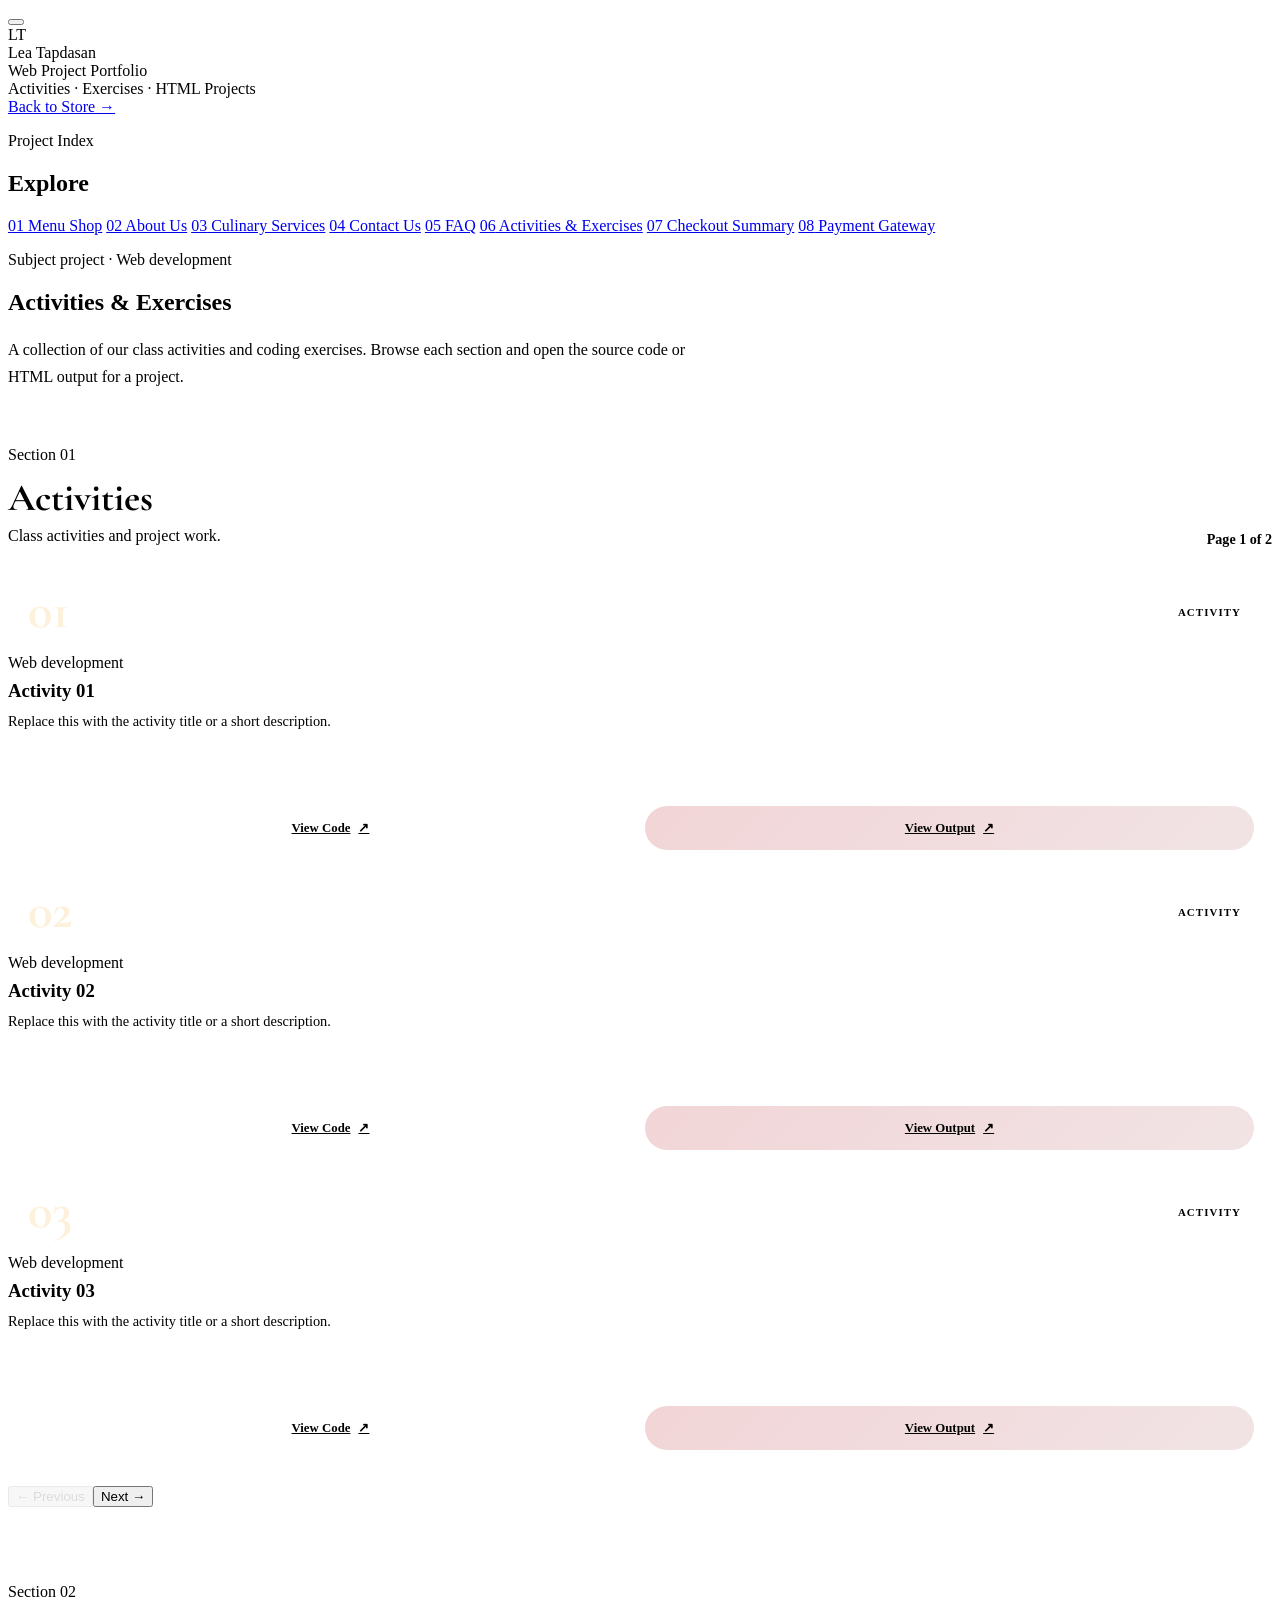
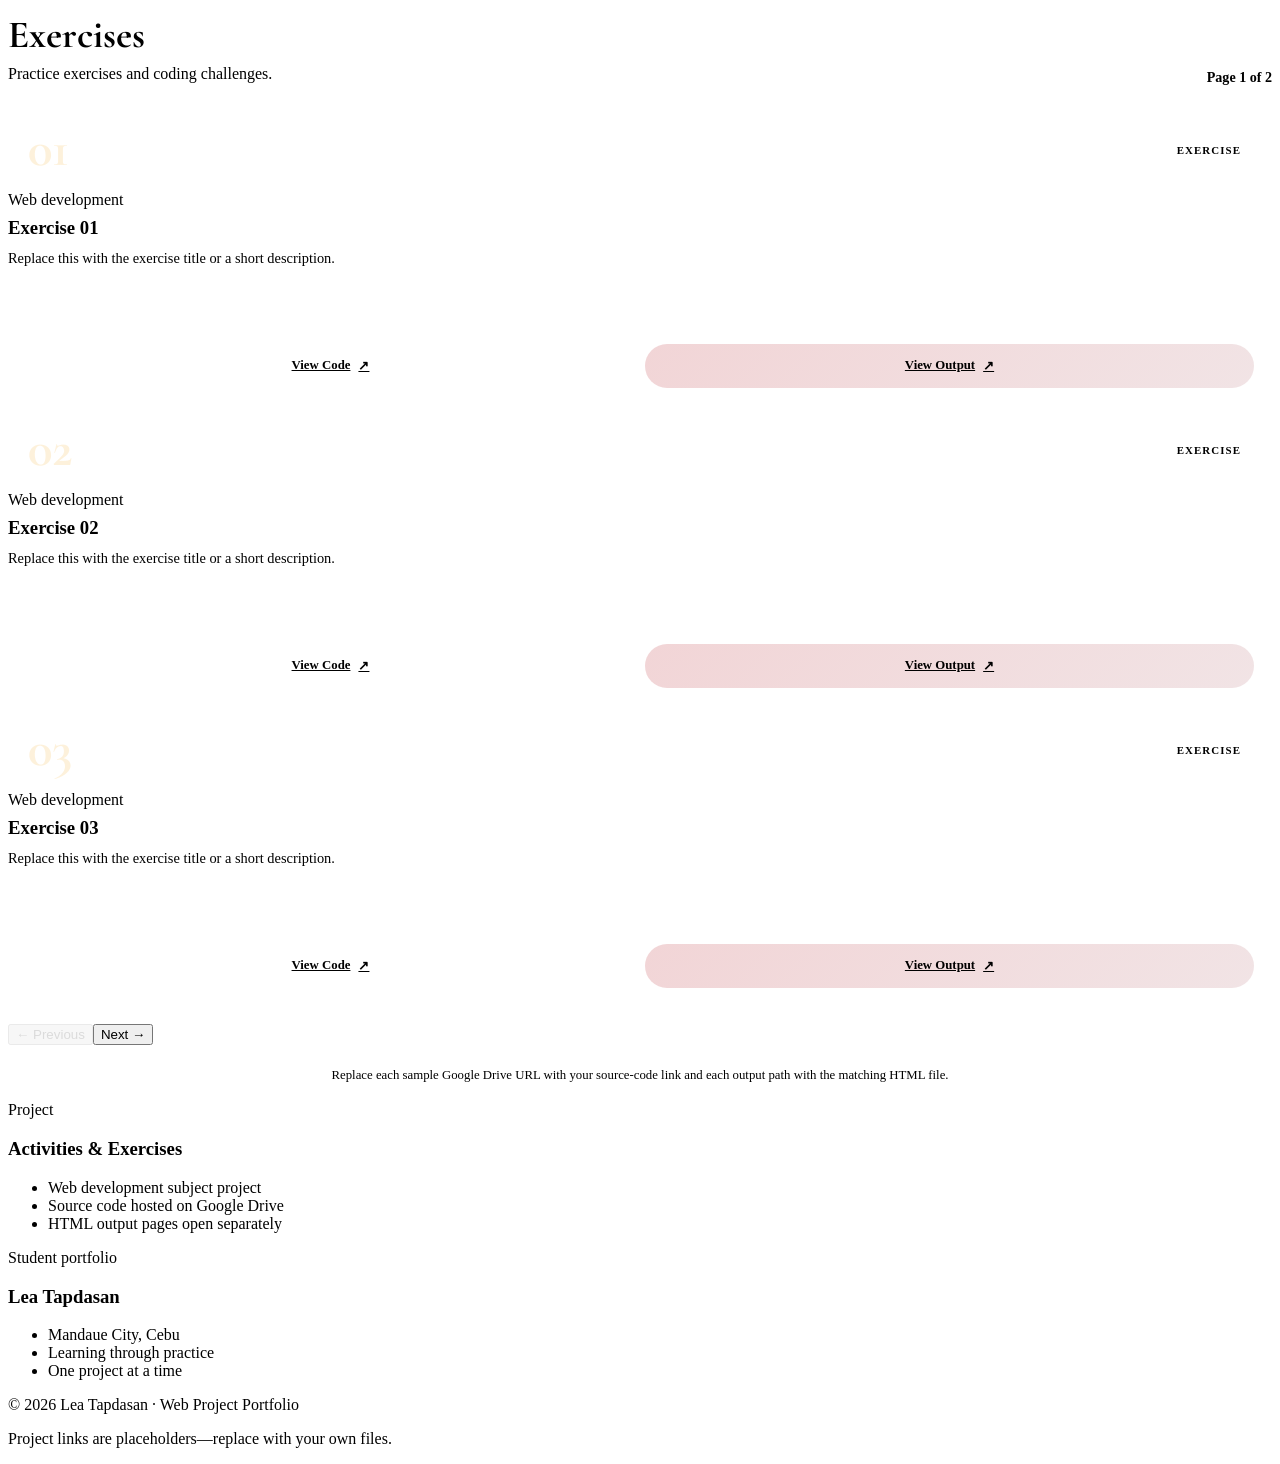
==== commit 9d8bebdf: "Separate portfolio into Activities and Exercises sections with independent responsive pagination" ====
--- a/portfolio.html
+++ b/portfolio.html
@@ -4,43 +4,27 @@
     <meta charset="UTF-8" />
     <meta name="viewport" content="width=device-width, initial-scale=1.0" />
     <title>Activities &amp; Exercises | Web Project Portfolio</title>
-    <meta
-      name="description"
-      content="A portfolio of web development activities and exercises completed for our subject project."
-    />
+    <meta name="description" content="A portfolio of web development activities and exercises completed for our subject project." />
     <link rel="preconnect" href="https://fonts.googleapis.com" />
     <link rel="preconnect" href="https://fonts.gstatic.com" crossorigin />
-    <link
-      href="https://fonts.googleapis.com/css2?family=Cormorant+Garamond:wght@500;600;700&family=Inter:wght@400;500;600;700;800&display=swap"
-      rel="stylesheet"
-    />
+    <link href="https://fonts.googleapis.com/css2?family=Cormorant+Garamond:wght@500;600;700&family=Inter:wght@400;500;600;700;800&display=swap" rel="stylesheet" />
     <link rel="stylesheet" href="styles.css" />
   </head>
   <body>
     <div class="page-shell">
       <header class="topbar">
         <div class="brand-wrap">
-          <button class="menu-toggle" aria-label="Open menu" aria-expanded="false">
-            <span></span><span></span><span></span>
-          </button>
+          <button class="menu-toggle" aria-label="Open menu" aria-expanded="false"><span></span><span></span><span></span></button>
           <div class="brand-mark"><span class="brand-icon">LT</span></div>
-          <div class="brand-copy">
-            <div class="brand-name">Lea Tapdasan</div>
-            <div class="brand-tag">Web Project Portfolio</div>
-          </div>
+          <div class="brand-copy"><div class="brand-name">Lea Tapdasan</div><div class="brand-tag">Web Project Portfolio</div></div>
         </div>
-        <div class="status-ticker">
-          <span class="ticker-dot"></span>
-          Activities · Exercises · HTML Projects
-        </div>
+        <div class="status-ticker"><span class="ticker-dot"></span>Activities · Exercises · HTML Projects</div>
         <a href="index.html" class="tray-link">Back to Store →</a>
       </header>
 
       <div class="main-layout">
         <aside class="side-menu" id="sideMenu">
-          <div class="side-menu-header">
-            <div><p class="eyebrow">Project Index</p><h2>Explore</h2></div>
-          </div>
+          <div class="side-menu-header"><div><p class="eyebrow">Project Index</p><h2>Explore</h2></div></div>
           <nav class="side-nav" aria-label="Main navigation">
             <a href="index.html" class="nav-item"><span>01</span> Menu Shop</a>
             <a href="about.html" class="nav-item"><span>02</span> About Us</a>
@@ -57,68 +41,69 @@
           <section class="page-hero simple-hero">
             <p class="eyebrow accent">Subject project · Web development</p>
             <h1>Activities &amp; Exercises</h1>
-            <p class="portfolio-intro">A collection of our class activities and coding exercises. Choose a category, then view the source code or open the HTML output.</p>
+            <p class="portfolio-intro">A collection of our class activities and coding exercises. Browse each section and open the source code or HTML output for a project.</p>
           </section>
 
-          <section class="portfolio-wrap" aria-label="Student web project portfolio">
-            <div class="portfolio-toolbar">
-              <div class="portfolio-categories" role="group" aria-label="Project categories">
-                <button class="filter-btn portfolio-category-btn active" type="button" data-portfolio-category="activities" aria-pressed="true">Activities</button>
-                <button class="filter-btn portfolio-category-btn" type="button" data-portfolio-category="exercises" aria-pressed="false">Exercises</button>
-              </div>
-              <p class="portfolio-count" aria-live="polite" id="portfolioPageCount">Page 1 of 2</p>
+          <section class="portfolio-section" data-portfolio-section aria-labelledby="activitiesTitle">
+            <div class="portfolio-section-heading">
+              <div><p class="eyebrow accent">Section 01</p><h2 id="activitiesTitle">Activities</h2><p>Class activities and project work.</p></div>
+              <span class="portfolio-count" data-page-count aria-live="polite">Page 1 of 2</span>
             </div>
-
-            <div id="portfolioGrid" class="portfolio-grid project-grid" aria-live="polite">
-              <article class="portfolio-card project-card" data-portfolio-category="activities">
+            <div class="portfolio-grid project-grid" data-project-grid>
+              <article class="portfolio-card project-card">
                 <div class="project-card-top"><span class="project-number">01</span><span class="project-type">Activity</span></div>
                 <div class="portfolio-copy"><span>Web development</span><h3>Activity 01</h3><p>Replace this with the activity title or a short description.</p></div>
                 <div class="project-actions"><a class="project-link" href="https://drive.google.com/" target="_blank" rel="noopener noreferrer">View Code <span>↗</span></a><a class="project-link project-link-output" href="outputs/activity-01.html" target="_blank" rel="noopener noreferrer">View Output <span>↗</span></a></div>
               </article>
-              <article class="portfolio-card project-card" data-portfolio-category="activities">
+              <article class="portfolio-card project-card">
                 <div class="project-card-top"><span class="project-number">02</span><span class="project-type">Activity</span></div>
                 <div class="portfolio-copy"><span>Web development</span><h3>Activity 02</h3><p>Replace this with the activity title or a short description.</p></div>
                 <div class="project-actions"><a class="project-link" href="https://drive.google.com/" target="_blank" rel="noopener noreferrer">View Code <span>↗</span></a><a class="project-link project-link-output" href="outputs/activity-02.html" target="_blank" rel="noopener noreferrer">View Output <span>↗</span></a></div>
               </article>
-              <article class="portfolio-card project-card" data-portfolio-category="activities">
+              <article class="portfolio-card project-card">
                 <div class="project-card-top"><span class="project-number">03</span><span class="project-type">Activity</span></div>
                 <div class="portfolio-copy"><span>Web development</span><h3>Activity 03</h3><p>Replace this with the activity title or a short description.</p></div>
                 <div class="project-actions"><a class="project-link" href="https://drive.google.com/" target="_blank" rel="noopener noreferrer">View Code <span>↗</span></a><a class="project-link project-link-output" href="outputs/activity-03.html" target="_blank" rel="noopener noreferrer">View Output <span>↗</span></a></div>
               </article>
-              <article class="portfolio-card project-card" data-portfolio-category="activities">
+              <article class="portfolio-card project-card">
                 <div class="project-card-top"><span class="project-number">04</span><span class="project-type">Activity</span></div>
                 <div class="portfolio-copy"><span>Web development</span><h3>Activity 04</h3><p>Replace this with the activity title or a short description.</p></div>
                 <div class="project-actions"><a class="project-link" href="https://drive.google.com/" target="_blank" rel="noopener noreferrer">View Code <span>↗</span></a><a class="project-link project-link-output" href="outputs/activity-04.html" target="_blank" rel="noopener noreferrer">View Output <span>↗</span></a></div>
               </article>
+            </div>
+            <div class="pagination-controls" aria-label="Activities pages"><button class="pagination-btn" type="button" data-page-dir="prev">← Previous</button><button class="pagination-btn" type="button" data-page-dir="next">Next →</button></div>
+          </section>
 
-              <article class="portfolio-card project-card" data-portfolio-category="exercises" hidden>
+          <section class="portfolio-section" data-portfolio-section aria-labelledby="exercisesTitle">
+            <div class="portfolio-section-heading">
+              <div><p class="eyebrow accent">Section 02</p><h2 id="exercisesTitle">Exercises</h2><p>Practice exercises and coding challenges.</p></div>
+              <span class="portfolio-count" data-page-count aria-live="polite">Page 1 of 2</span>
+            </div>
+            <div class="portfolio-grid project-grid" data-project-grid>
+              <article class="portfolio-card project-card">
                 <div class="project-card-top"><span class="project-number">01</span><span class="project-type">Exercise</span></div>
                 <div class="portfolio-copy"><span>Web development</span><h3>Exercise 01</h3><p>Replace this with the exercise title or a short description.</p></div>
                 <div class="project-actions"><a class="project-link" href="https://drive.google.com/" target="_blank" rel="noopener noreferrer">View Code <span>↗</span></a><a class="project-link project-link-output" href="outputs/exercise-01.html" target="_blank" rel="noopener noreferrer">View Output <span>↗</span></a></div>
               </article>
-              <article class="portfolio-card project-card" data-portfolio-category="exercises" hidden>
+              <article class="portfolio-card project-card">
                 <div class="project-card-top"><span class="project-number">02</span><span class="project-type">Exercise</span></div>
                 <div class="portfolio-copy"><span>Web development</span><h3>Exercise 02</h3><p>Replace this with the exercise title or a short description.</p></div>
                 <div class="project-actions"><a class="project-link" href="https://drive.google.com/" target="_blank" rel="noopener noreferrer">View Code <span>↗</span></a><a class="project-link project-link-output" href="outputs/exercise-02.html" target="_blank" rel="noopener noreferrer">View Output <span>↗</span></a></div>
               </article>
-              <article class="portfolio-card project-card" data-portfolio-category="exercises" hidden>
+              <article class="portfolio-card project-card">
                 <div class="project-card-top"><span class="project-number">03</span><span class="project-type">Exercise</span></div>
                 <div class="portfolio-copy"><span>Web development</span><h3>Exercise 03</h3><p>Replace this with the exercise title or a short description.</p></div>
                 <div class="project-actions"><a class="project-link" href="https://drive.google.com/" target="_blank" rel="noopener noreferrer">View Code <span>↗</span></a><a class="project-link project-link-output" href="outputs/exercise-03.html" target="_blank" rel="noopener noreferrer">View Output <span>↗</span></a></div>
               </article>
-              <article class="portfolio-card project-card" data-portfolio-category="exercises" hidden>
+              <article class="portfolio-card project-card">
                 <div class="project-card-top"><span class="project-number">04</span><span class="project-type">Exercise</span></div>
                 <div class="portfolio-copy"><span>Web development</span><h3>Exercise 04</h3><p>Replace this with the exercise title or a short description.</p></div>
                 <div class="project-actions"><a class="project-link" href="https://drive.google.com/" target="_blank" rel="noopener noreferrer">View Code <span>↗</span></a><a class="project-link project-link-output" href="outputs/exercise-04.html" target="_blank" rel="noopener noreferrer">View Output <span>↗</span></a></div>
               </article>
             </div>
-
-            <div class="pagination-controls" aria-label="Portfolio pagination">
-              <button class="pagination-btn" type="button" data-portfolio-dir="prev" aria-label="Previous portfolio page">← Previous</button>
-              <button class="pagination-btn" type="button" data-portfolio-dir="next" aria-label="Next portfolio page">Next →</button>
-            </div>
-            <p class="portfolio-link-note">Replace each sample Google Drive URL with your code link, and update each output path to the matching HTML file.</p>
+            <div class="pagination-controls" aria-label="Exercise pages"><button class="pagination-btn" type="button" data-page-dir="prev">← Previous</button><button class="pagination-btn" type="button" data-page-dir="next">Next →</button></div>
           </section>
+          <p class="portfolio-link-note">Replace each sample Google Drive URL with your source-code link and each output path with the matching HTML file.</p>
         </main>
       </div>
 
--- a/styles.css
+++ b/styles.css
@@ -7,22 +7,35 @@
   line-height: 1.7;
 }
 
-.portfolio-toolbar {
+.portfolio-section {
+  padding-top: 40px;
+}
+
+.portfolio-section + .portfolio-section {
+  margin-top: 26px;
+  padding-top: 34px;
+  border-top: 1px solid var(--border);
+}
+
+.portfolio-section-heading {
   display: flex;
   justify-content: space-between;
-  align-items: center;
+  align-items: end;
   gap: 18px;
-  margin-bottom: 22px;
+  margin-bottom: 20px;
 }
 
-.portfolio-categories {
-  display: flex;
-  flex-wrap: wrap;
-  gap: 10px;
+.portfolio-section-heading h2 {
+  margin: 0;
+  font-family: 'Cormorant Garamond', serif;
+  font-size: clamp(2.4rem, 3vw, 3.2rem);
+  line-height: 0.95;
 }
 
-.portfolio-category-btn {
-  min-width: 132px;
+.portfolio-section-heading p:not(.eyebrow) {
+  margin: 8px 0 0;
+  color: var(--muted);
+  line-height: 1.5;
 }
 
 .portfolio-count {
@@ -126,8 +139,18 @@
   background: linear-gradient(135deg, rgba(188, 44, 52, 0.2), rgba(143, 29, 42, 0.12));
 }
 
+.portfolio-section .pagination-controls {
+  margin-top: 18px;
+}
+
+.portfolio-section .pagination-btn:disabled {
+  opacity: 0.42;
+  cursor: not-allowed;
+  transform: none;
+}
+
 .portfolio-link-note {
-  margin: 16px 0 0;
+  margin: 20px 0 0;
   color: var(--muted);
   font-size: 0.8rem;
   line-height: 1.6;
@@ -135,20 +158,12 @@
 }
 
 @media (max-width: 768px) {
-  .portfolio-toolbar {
+  .portfolio-section-heading {
     align-items: flex-start;
     flex-direction: column;
-  }
-
-  .portfolio-category-btn {
-    min-width: 0;
   }
 
   .project-card {
     min-height: 290px;
   }
-
-  .project-actions {
-    grid-template-columns: 1fr 1fr;
-  }
 }
